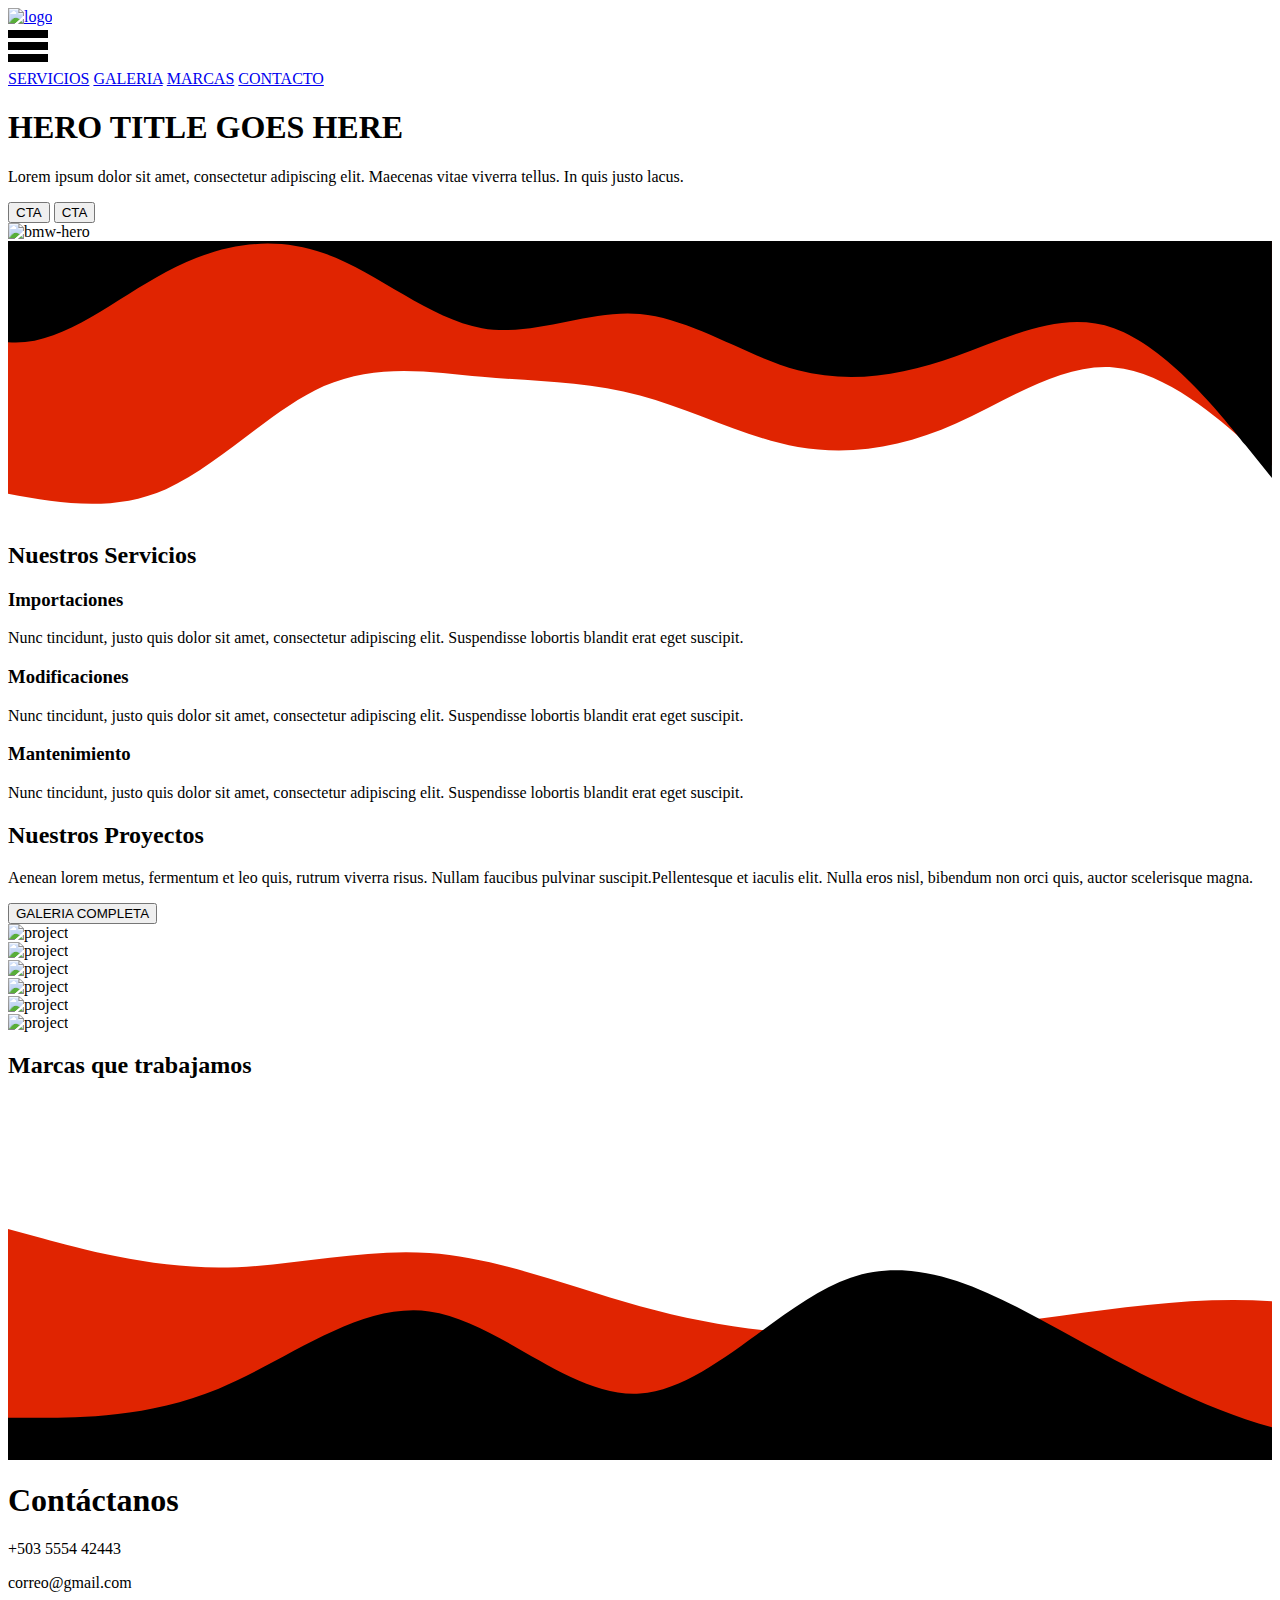
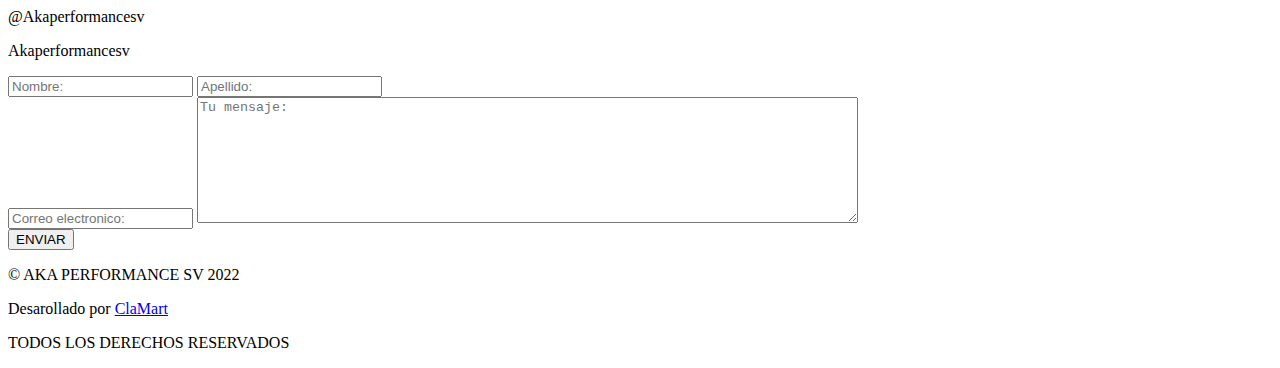
==== index.html @ 23cfe5d0 "Initial commit" ====
<!--

_____ ___  ___
/  __ \|  \/  |
| /  \/| .  . |
| |    | |\/| |
| \__/\| |  | |
\____/\_|  |_/


___  _        ______          __
/ _ \| |       | ___ \        / _|
/ /_\ \ | ____ _| |_/ /__ _ __| |_ ___  _ __ _ __ ___   __ _ _ __   ___ ___
|  _  | |/ / _` |  __/ _ \ '__|  _/ _ \| '__| '_ ` _ \ / _` | '_ \ / __/ _ \
| | | |   < (_| | | |  __/ |  | || (_) | |  | | | | | | (_| | | | | (_|  __/
\_| |_/_|\_\__,_\_|  \___|_|  |_| \___/|_|  |_| |_| |_|\__,_|_| |_|\___\___|

-->


<!DOCTYPE html>
<html lang="en" dir="ltr">
  <head>

    <meta name="viewport" content="width=device-width, initial-scale=1">
    <meta charset="utf-8">
    <title>Aka Performance</title>
    <link rel="icon" href="assets/logo.ico">

    <!--FontAwesome connect-->
    <link rel="stylesheet" href="https://cdnjs.cloudflare.com/ajax/libs/font-awesome/6.1.1/css/all.min.css" integrity="sha512-KfkfwYDsLkIlwQp6LFnl8zNdLGxu9YAA1QvwINks4PhcElQSvqcyVLLD9aMhXd13uQjoXtEKNosOWaZqXgel0g==" crossorigin="anonymous"
      referrerpolicy="no-referrer" />

    <!--Google fonts-->
    <link rel="preconnect" href="https://fonts.googleapis.com">
    <link rel="preconnect" href="https://fonts.gstatic.com" crossorigin>
    <link href="https://fonts.googleapis.com/css2?family=League+Spartan:wght@400;700&family=Maven+Pro:wght@400;600&display=swap" rel="stylesheet">

    <link rel="stylesheet" href="styles/styles.css">
  </head>

  <body>
    <section id="hero">

      <div class="nav">

        <div class="logo">
          <a href="#"><img src="assets/logo.png" alt="logo"></a>
        </div>


        <svg class="hamburger" viewBox="0 0 100 80" width="40" height="40">
            <rect width="100" height="20"></rect>
            <rect y="30" width="100" height="20"></rect>
            <rect y="60" width="100" height="20"></rect>
        </svg>

        <div class="links">
          <a href="#services" class="link">SERVICIOS</a>
          <a href="#gallery" class="link">GALERIA</a>
          <a href="#brands" class="link">MARCAS</a>
          <a href="#contact" class="link">CONTACTO</a>

        </div>

      </div>

      <div class="hero-container">
        <div class="hero-info">
          <h1 class="hero-title">HERO TITLE GOES HERE</h1>
          <p class="hero-desc">Lorem ipsum dolor sit amet,
            consectetur adipiscing elit.
            Maecenas vitae viverra tellus.
            In quis justo lacus.
          </p>

          <div class="hero-socials">
              <i class="fa-brands fa-instagram fa-2x social"></i>

              <i class="fa-brands fa-facebook-f fa-2x social"></i>

              <i class="fa-brands fa-whatsapp fa-2x social"></i>
          </div>

          <div class="hero-btns">
            <button type="button" name="button" class="cta-btn red"> CTA </button>
            <button type="button" name="button" class="cta-btn dark"> CTA </button>
          </div>

        </div>

        <div class="hero-image">
            <img src="assets/hero_car.png" alt="bmw-hero">
        </div>

      </div>


    </section>

    <svg id="wave" style="transform:rotate(180deg); transition: 0.3s; vertical-align: top" viewBox="0 0 1440 320" version="1.1" xmlns="http://www.w3.org/2000/svg"><defs><linearGradient id="sw-gradient-0" x1="0" x2="0" y1="1" y2="0"><stop stop-color="rgba(224, 36, 1, 1)" offset="0%"></stop><stop stop-color="rgba(224, 36, 1, 1)" offset="100%"></stop></linearGradient></defs><path style="transform:translate(0, 0px); opacity:1" fill="url(#sw-gradient-0)" d="M0,64L30,90.7C60,117,120,171,180,176C240,181,300,139,360,112C420,85,480,75,540,85.3C600,96,660,128,720,144C780,160,840,160,900,165.3C960,171,1020,181,1080,154.7C1140,128,1200,64,1260,37.3C1320,11,1380,21,1440,32C1500,43,1560,53,1620,48C1680,43,1740,21,1800,26.7C1860,32,1920,64,1980,112C2040,160,2100,224,2160,240C2220,256,2280,224,2340,224C2400,224,2460,256,2520,234.7C2580,213,2640,139,2700,112C2760,85,2820,107,2880,96C2940,85,3000,43,3060,58.7C3120,75,3180,149,3240,197.3C3300,245,3360,267,3420,266.7C3480,267,3540,245,3600,229.3C3660,213,3720,203,3780,213.3C3840,224,3900,256,3960,266.7C4020,277,4080,267,4140,240C4200,213,4260,171,4290,149.3L4320,128L4320,320L4290,320C4260,320,4200,320,4140,320C4080,320,4020,320,3960,320C3900,320,3840,320,3780,320C3720,320,3660,320,3600,320C3540,320,3480,320,3420,320C3360,320,3300,320,3240,320C3180,320,3120,320,3060,320C3000,320,2940,320,2880,320C2820,320,2760,320,2700,320C2640,320,2580,320,2520,320C2460,320,2400,320,2340,320C2280,320,2220,320,2160,320C2100,320,2040,320,1980,320C1920,320,1860,320,1800,320C1740,320,1680,320,1620,320C1560,320,1500,320,1440,320C1380,320,1320,320,1260,320C1200,320,1140,320,1080,320C1020,320,960,320,900,320C840,320,780,320,720,320C660,320,600,320,540,320C480,320,420,320,360,320C300,320,240,320,180,320C120,320,60,320,30,320L0,320Z"></path><defs><linearGradient id="sw-gradient-1" x1="0" x2="0" y1="1" y2="0"><stop stop-color="rgba(0, 0, 0, 1)" offset="0%"></stop><stop stop-color="rgba(0, 0, 0, 1)" offset="100%"></stop></linearGradient></defs><path style="transform:translate(0, 50px); opacity:1" fill="url(#sw-gradient-1)" d="M0,0L30,37.3C60,75,120,149,180,170.7C240,192,300,160,360,138.7C420,117,480,107,540,122.7C600,139,660,181,720,186.7C780,192,840,160,900,170.7C960,181,1020,235,1080,256C1140,277,1200,267,1260,234.7C1320,203,1380,149,1440,154.7C1500,160,1560,224,1620,245.3C1680,267,1740,245,1800,202.7C1860,160,1920,96,1980,69.3C2040,43,2100,53,2160,74.7C2220,96,2280,128,2340,128C2400,128,2460,96,2520,80C2580,64,2640,64,2700,53.3C2760,43,2820,21,2880,16C2940,11,3000,21,3060,21.3C3120,21,3180,11,3240,53.3C3300,96,3360,192,3420,224C3480,256,3540,224,3600,213.3C3660,203,3720,213,3780,208C3840,203,3900,181,3960,170.7C4020,160,4080,160,4140,181.3C4200,203,4260,245,4290,266.7L4320,288L4320,320L4290,320C4260,320,4200,320,4140,320C4080,320,4020,320,3960,320C3900,320,3840,320,3780,320C3720,320,3660,320,3600,320C3540,320,3480,320,3420,320C3360,320,3300,320,3240,320C3180,320,3120,320,3060,320C3000,320,2940,320,2880,320C2820,320,2760,320,2700,320C2640,320,2580,320,2520,320C2460,320,2400,320,2340,320C2280,320,2220,320,2160,320C2100,320,2040,320,1980,320C1920,320,1860,320,1800,320C1740,320,1680,320,1620,320C1560,320,1500,320,1440,320C1380,320,1320,320,1260,320C1200,320,1140,320,1080,320C1020,320,960,320,900,320C840,320,780,320,720,320C660,320,600,320,540,320C480,320,420,320,360,320C300,320,240,320,180,320C120,320,60,320,30,320L0,320Z"></path></svg>

    <section id="services">
        <div class="section-container">
          <h2 class="section-title">Nuestros <span class="title-focus">Servicios</span> </h1>
          <div class="services">

            <div class="service">

              <h3 class="service-title">Importaciones</h3>

              <div class="service-icon-bg">
                <i class="fa-solid fa-parachute-box fa-5x"></i>
              </div>

              <p class="service-desc">
                Nunc tincidunt, justo quis dolor sit amet, consectetur adipiscing elit.
                Suspendisse lobortis blandit erat eget suscipit.
               </p>


            </div>

            <div class="service">

              <h3 class="service-title">Modificaciones</h3>

              <div class="service-icon-bg">
                <i class="fa-solid fa-car-on fa-5x"></i>
              </div>

              <p class="service-desc">
                Nunc tincidunt, justo quis dolor sit amet, consectetur adipiscing elit.
                Suspendisse lobortis blandit erat eget suscipit.
               </p>


            </div>

            <div class="service">

              <h3 class="service-title">Mantenimiento</h3>

              <div class="service-icon-bg">
                <i class="fa-solid fa-screwdriver-wrench fa-5x"></i>
              </div>

              <p class="service-desc">
                Nunc tincidunt, justo quis dolor sit amet, consectetur adipiscing elit.
                Suspendisse lobortis blandit erat eget suscipit.
               </p>


            </div>


          </div>
        </div>
    </section>

    <section id="gallery">

      <div class="section-container projects-container">


        <div class="projects-info">
          <h2 class="section-title">Nuestros Proyectos</h1>

          <div class="projects-desc">
            <p>Aenean lorem metus, fermentum et leo quis, rutrum viverra risus.
               Nullam faucibus pulvinar suscipit.Pellentesque et iaculis elit. Nulla eros nisl, bibendum non orci quis, auctor scelerisque magna.</p>
          </div>

          <a href="showroom.html">
            <button type="button" name="button" class="cta-btn red"> GALERIA COMPLETA </button>
          </a>
        </div>

        <div class="projects">

          <div class="project">
              <img src="assets/gallery/timon.jpg" alt="project">
          </div>

          <div class="project">
              <img src="assets/gallery/motor.jpg" alt="project">
          </div>

          <div class="project">
              <img src="assets/gallery/engine2.jpg" alt="project">
          </div>

          <div class="project">
              <img src="assets/gallery/brakes.jpg" alt="project">
          </div>



          <div class="project">
              <img src="assets/gallery/tires.jpg" alt="project">
          </div>

          <div class="project">
              <img src="assets/gallery/bmw3.jpg" alt="project">
          </div>

        </div>
      </div>

    </section>

    <section id="brands">
      <div class="section-container">
        <h2 class="section-title"> <span class="title-focus">Marcas</span> que trabajamos</h1>
        <div class="brands-container">

          <div class="brand">
            <img src="assets/logos/bmw_logo.png" alt="">
          </div>

          <div class="brand">
            <img src="assets/logos/audi_logo.png" alt="">
          </div>

          <div class="brand">
            <img src="assets/logos/mercedes_logo.png" alt="">
          </div>

          <div class="brand">
            <img src="assets/logos/porshe_logo.png" alt="">
          </div>


        </div>
      </div>
    </section>

    <svg id="wave2" style="transform:rotate(0deg); transition: 0.3s; vertical-align: top" viewBox="0 0 1440 330" version="1.1" xmlns="http://www.w3.org/2000/svg"><defs><linearGradient id="sw-gradient-0" x1="0" x2="0" y1="1" y2="0"><stop stop-color="rgba(224, 36, 1, 1)" offset="0%"></stop><stop stop-color="rgba(224, 36, 1, 1)" offset="100%"></stop></linearGradient></defs><path style="transform:translate(0, 0px); opacity:1" fill="url(#sw-gradient-0)" d="M0,66L40,77C80,88,160,110,240,110C320,110,400,88,480,93.5C560,99,640,132,720,154C800,176,880,187,960,187C1040,187,1120,176,1200,165C1280,154,1360,143,1440,148.5C1520,154,1600,176,1680,192.5C1760,209,1840,220,1920,220C2000,220,2080,209,2160,198C2240,187,2320,176,2400,170.5C2480,165,2560,165,2640,170.5C2720,176,2800,187,2880,159.5C2960,132,3040,66,3120,71.5C3200,77,3280,154,3360,154C3440,154,3520,77,3600,66C3680,55,3760,110,3840,126.5C3920,143,4000,121,4080,132C4160,143,4240,187,4320,176C4400,165,4480,99,4560,60.5C4640,22,4720,11,4800,55C4880,99,4960,198,5040,236.5C5120,275,5200,253,5280,225.5C5360,198,5440,165,5520,159.5C5600,154,5680,176,5720,187L5760,198L5760,330L5720,330C5680,330,5600,330,5520,330C5440,330,5360,330,5280,330C5200,330,5120,330,5040,330C4960,330,4880,330,4800,330C4720,330,4640,330,4560,330C4480,330,4400,330,4320,330C4240,330,4160,330,4080,330C4000,330,3920,330,3840,330C3760,330,3680,330,3600,330C3520,330,3440,330,3360,330C3280,330,3200,330,3120,330C3040,330,2960,330,2880,330C2800,330,2720,330,2640,330C2560,330,2480,330,2400,330C2320,330,2240,330,2160,330C2080,330,2000,330,1920,330C1840,330,1760,330,1680,330C1600,330,1520,330,1440,330C1360,330,1280,330,1200,330C1120,330,1040,330,960,330C880,330,800,330,720,330C640,330,560,330,480,330C400,330,320,330,240,330C160,330,80,330,40,330L0,330Z"></path><defs><linearGradient id="sw-gradient-1" x1="0" x2="0" y1="1" y2="0"><stop stop-color="rgba(0, 0, 0, 1)" offset="0%"></stop><stop stop-color="rgba(0, 0, 0, 1)" offset="100%"></stop></linearGradient></defs><path style="transform:translate(0, 50px); opacity:1" fill="url(#sw-gradient-1)" d="M0,231L40,231C80,231,160,231,240,198C320,165,400,99,480,110C560,121,640,209,720,203.5C800,198,880,99,960,71.5C1040,44,1120,88,1200,132C1280,176,1360,220,1440,242C1520,264,1600,264,1680,220C1760,176,1840,88,1920,88C2000,88,2080,176,2160,203.5C2240,231,2320,198,2400,181.5C2480,165,2560,165,2640,170.5C2720,176,2800,187,2880,209C2960,231,3040,264,3120,242C3200,220,3280,143,3360,99C3440,55,3520,44,3600,55C3680,66,3760,99,3840,110C3920,121,4000,110,4080,104.5C4160,99,4240,99,4320,88C4400,77,4480,55,4560,49.5C4640,44,4720,55,4800,99C4880,143,4960,220,5040,209C5120,198,5200,99,5280,82.5C5360,66,5440,132,5520,154C5600,176,5680,154,5720,143L5760,132L5760,330L5720,330C5680,330,5600,330,5520,330C5440,330,5360,330,5280,330C5200,330,5120,330,5040,330C4960,330,4880,330,4800,330C4720,330,4640,330,4560,330C4480,330,4400,330,4320,330C4240,330,4160,330,4080,330C4000,330,3920,330,3840,330C3760,330,3680,330,3600,330C3520,330,3440,330,3360,330C3280,330,3200,330,3120,330C3040,330,2960,330,2880,330C2800,330,2720,330,2640,330C2560,330,2480,330,2400,330C2320,330,2240,330,2160,330C2080,330,2000,330,1920,330C1840,330,1760,330,1680,330C1600,330,1520,330,1440,330C1360,330,1280,330,1200,330C1120,330,1040,330,960,330C880,330,800,330,720,330C640,330,560,330,480,330C400,330,320,330,240,330C160,330,80,330,40,330L0,330Z"></path></svg>

    <section id="contact">

        <div class="section-container">

          <h1 class="section-title">Contáctanos</h1>

          <div class="contact-container">

            <div class="contact-info">
              <div class="main-contacts">

                <div class="phone">
                  <i class="fa-solid fa-phone fa-2x social"></i>
                  <p class="contact-desc">+503 5554 42443</p>
                </div>

                <div class="email">
                  <i class="fa-solid fa-envelope fa-2x social"></i>
                  <p class="contact-desc">correo@gmail.com</p>
                </div>

              </div>


              <div class="social-contacts">

                <div class="social-contact">
                  <p class="contact-desc">@Akaperformancesv</p>
                  <a href="https://www.instagram.com/akaperformancesv" target="_blank">
                    <i class="fa-brands fa-instagram social fa-2x"></i>
                  </a>
                </div>

                <div class="social-contact">
                  <p class="contact-desc">Akaperformancesv</p>
                  <a href="#">
                    <i class="fa-brands fa-facebook social fa-2x"></i>
                  </a>
                </div>

              </div>

            </div>

            <div class="contact-form">

              <form class="" action="index.html" method="post">

                <div class="main-input">
                  <input type="text" name="" value="" placeholder="Nombre: ">
                  <input type="text" name="" value="" placeholder="Apellido: ">
                </div>

                <div class="second-input">
                  <input class="email-input" type="text" name="" value="" placeholder="Correo electronico: ">
                  <textarea name="name" rows="8" cols="80" placeholder="Tu mensaje:"></textarea>
                </div>

                <div class="submit-input">
                  <button class="submit-btn" type="submit" name="button">ENVIAR</button>
                </div>

              </form>

            </div>

          </div>
        </div>
    </section>

    <section id="footer">
      <div class="footer-desc">
        <p>© AKA PERFORMANCE SV 2022</p>
        <p>Desarollado por <span class="title-focus">
          <a class="title-focus"href="https://github.com/GuillermoClara"
          target="_blank">ClaMart</a>
        </span> </p>
        <p>TODOS LOS DERECHOS RESERVADOS</p>
      </div>
    </section>

  <script type="text/javascript" src="hamburger.js"></script>
  </body>
</html>
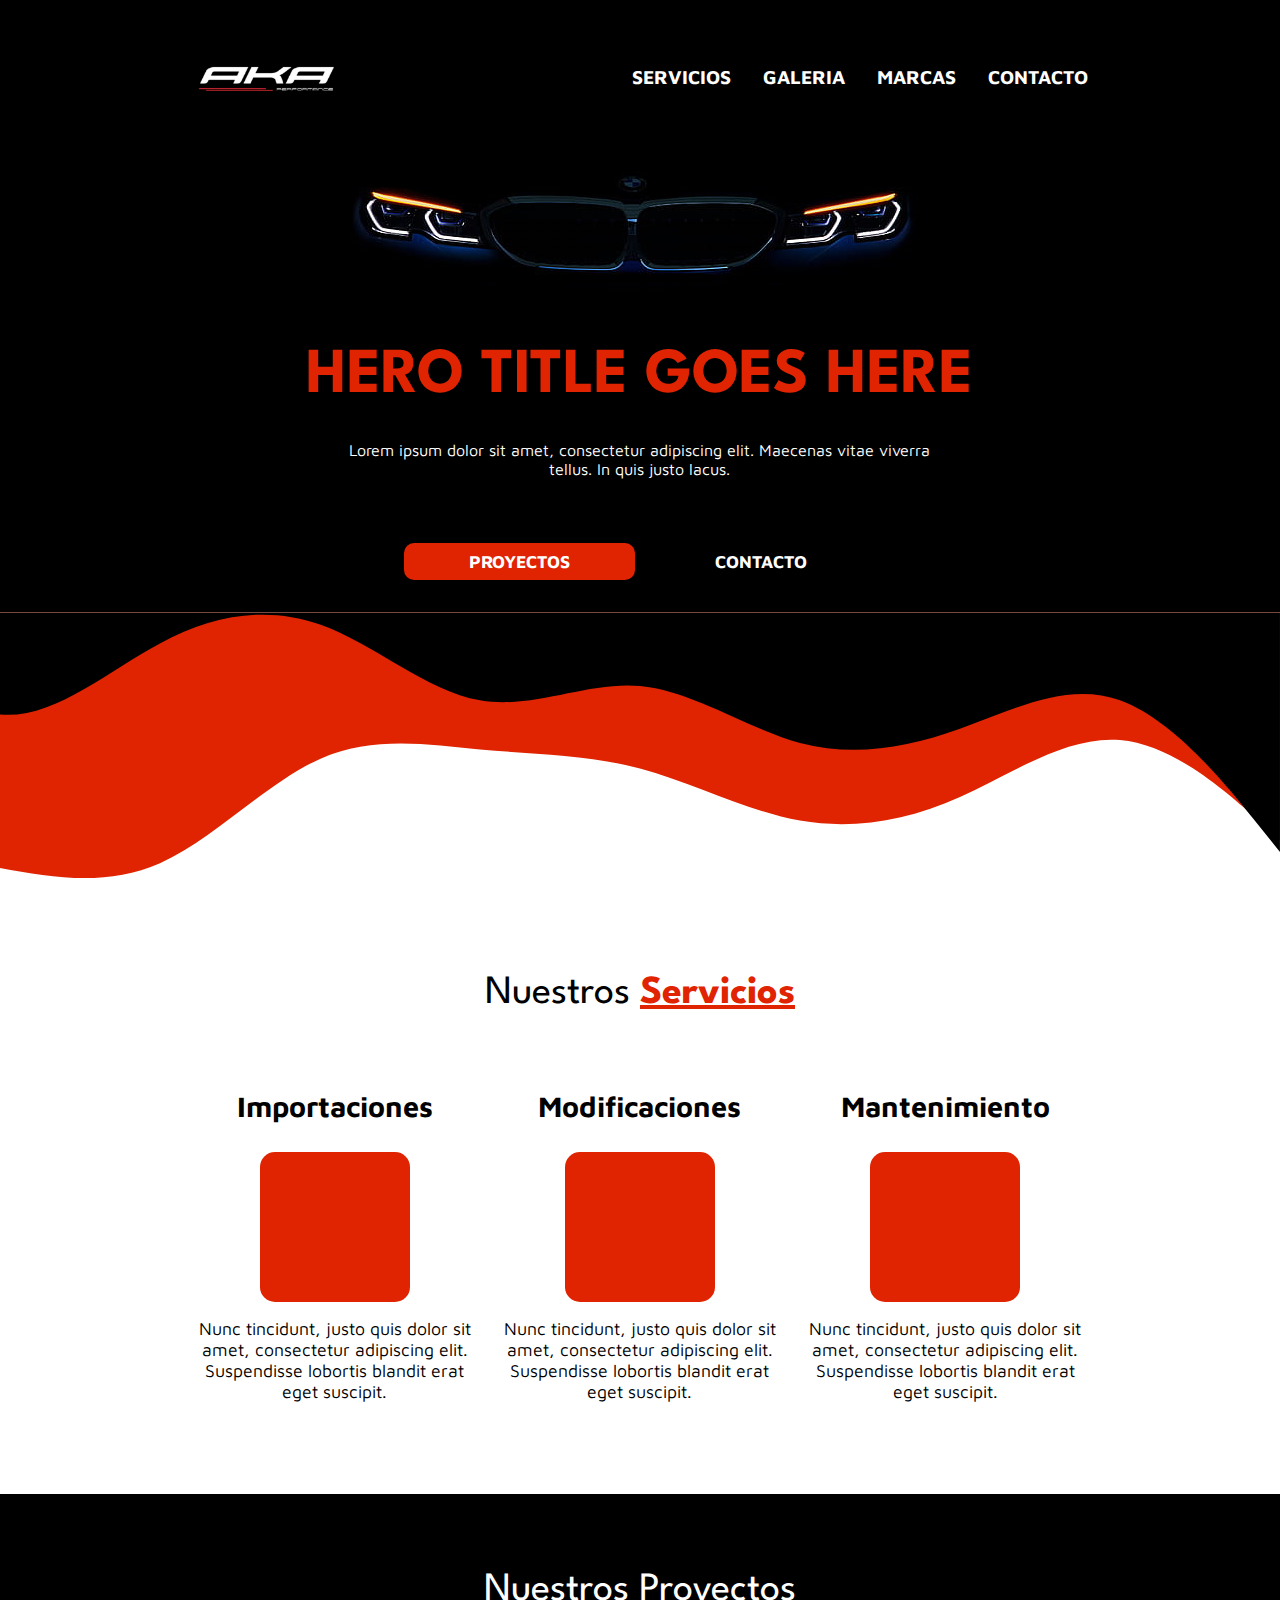
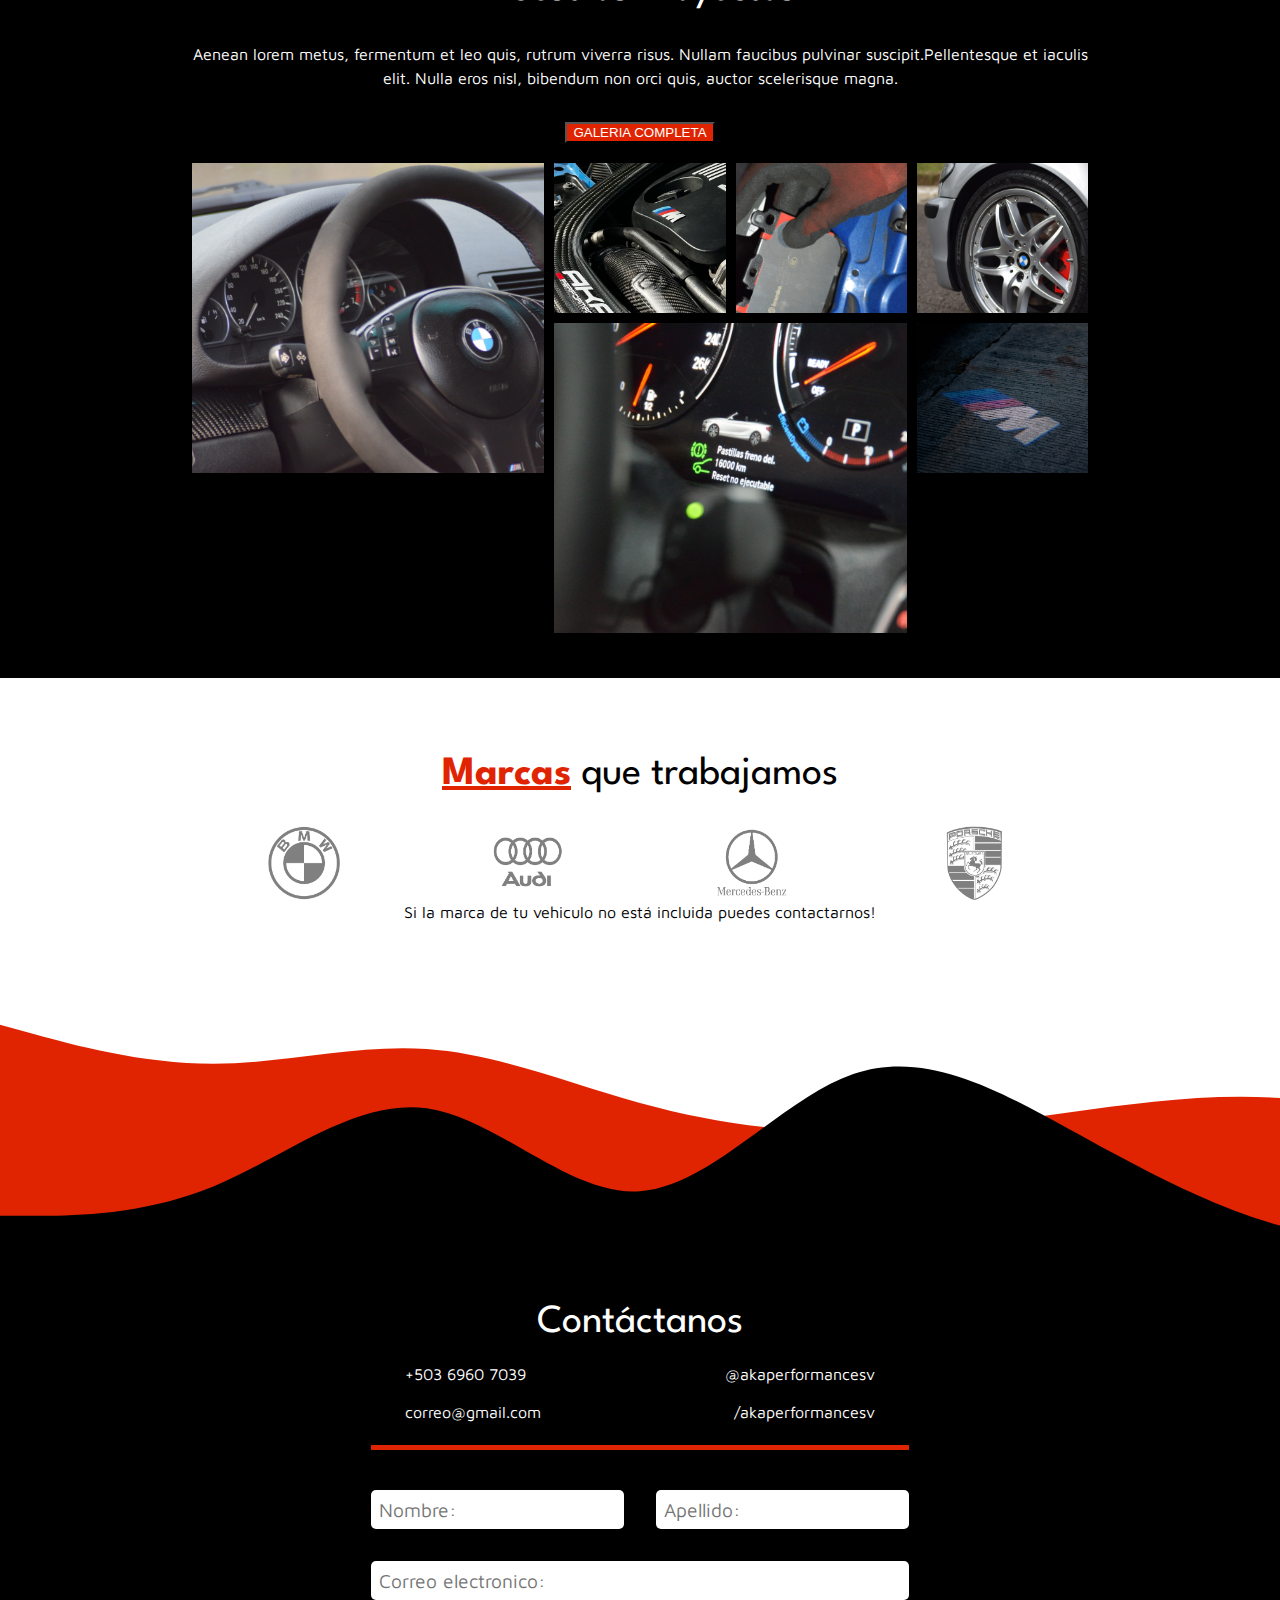
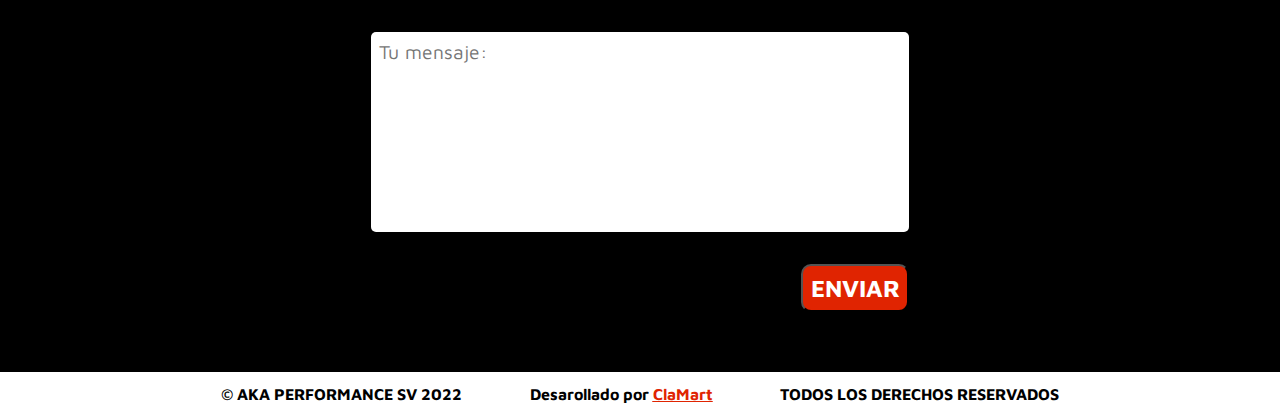
==== commit 947bd74e: "Update index.html" ====
--- a/index.html
+++ b/index.html
@@ -20,198 +20,227 @@
 
 <!DOCTYPE html>
 <html lang="en" dir="ltr">
-  <head>
-
-    <meta name="viewport" content="width=device-width, initial-scale=1">
-    <meta charset="utf-8">
-    <title>Aka Performance</title>
-    <link rel="icon" href="assets/logo.ico">
-
-    <!--FontAwesome connect-->
-    <link rel="stylesheet" href="https://cdnjs.cloudflare.com/ajax/libs/font-awesome/6.1.1/css/all.min.css" integrity="sha512-KfkfwYDsLkIlwQp6LFnl8zNdLGxu9YAA1QvwINks4PhcElQSvqcyVLLD9aMhXd13uQjoXtEKNosOWaZqXgel0g==" crossorigin="anonymous"
-      referrerpolicy="no-referrer" />
-
-    <!--Google fonts-->
-    <link rel="preconnect" href="https://fonts.googleapis.com">
-    <link rel="preconnect" href="https://fonts.gstatic.com" crossorigin>
-    <link href="https://fonts.googleapis.com/css2?family=League+Spartan:wght@400;700&family=Maven+Pro:wght@400;600&display=swap" rel="stylesheet">
-
-    <link rel="stylesheet" href="styles/styles.css">
-  </head>
-
-  <body>
-    <section id="hero">
-
-      <div class="nav">
-
-        <div class="logo">
-          <a href="#"><img src="assets/logo.png" alt="logo"></a>
-        </div>
-
-
-        <svg class="hamburger" viewBox="0 0 100 80" width="40" height="40">
-            <rect width="100" height="20"></rect>
-            <rect y="30" width="100" height="20"></rect>
-            <rect y="60" width="100" height="20"></rect>
-        </svg>
-
-        <div class="links">
-          <a href="#services" class="link">SERVICIOS</a>
-          <a href="#gallery" class="link">GALERIA</a>
-          <a href="#brands" class="link">MARCAS</a>
-          <a href="#contact" class="link">CONTACTO</a>
-
-        </div>
-
-      </div>
-
-      <div class="hero-container">
-        <div class="hero-info">
-          <h1 class="hero-title">HERO TITLE GOES HERE</h1>
-          <p class="hero-desc">Lorem ipsum dolor sit amet,
-            consectetur adipiscing elit.
-            Maecenas vitae viverra tellus.
-            In quis justo lacus.
-          </p>
-
-          <div class="hero-socials">
-              <i class="fa-brands fa-instagram fa-2x social"></i>
-
-              <i class="fa-brands fa-facebook-f fa-2x social"></i>
-
-              <i class="fa-brands fa-whatsapp fa-2x social"></i>
-          </div>
-
-          <div class="hero-btns">
-            <button type="button" name="button" class="cta-btn red"> CTA </button>
-            <button type="button" name="button" class="cta-btn dark"> CTA </button>
-          </div>
-
-        </div>
-
-        <div class="hero-image">
-            <img src="assets/hero_car.png" alt="bmw-hero">
-        </div>
-
-      </div>
-
-
-    </section>
-
-    <svg id="wave" style="transform:rotate(180deg); transition: 0.3s; vertical-align: top" viewBox="0 0 1440 320" version="1.1" xmlns="http://www.w3.org/2000/svg"><defs><linearGradient id="sw-gradient-0" x1="0" x2="0" y1="1" y2="0"><stop stop-color="rgba(224, 36, 1, 1)" offset="0%"></stop><stop stop-color="rgba(224, 36, 1, 1)" offset="100%"></stop></linearGradient></defs><path style="transform:translate(0, 0px); opacity:1" fill="url(#sw-gradient-0)" d="M0,64L30,90.7C60,117,120,171,180,176C240,181,300,139,360,112C420,85,480,75,540,85.3C600,96,660,128,720,144C780,160,840,160,900,165.3C960,171,1020,181,1080,154.7C1140,128,1200,64,1260,37.3C1320,11,1380,21,1440,32C1500,43,1560,53,1620,48C1680,43,1740,21,1800,26.7C1860,32,1920,64,1980,112C2040,160,2100,224,2160,240C2220,256,2280,224,2340,224C2400,224,2460,256,2520,234.7C2580,213,2640,139,2700,112C2760,85,2820,107,2880,96C2940,85,3000,43,3060,58.7C3120,75,3180,149,3240,197.3C3300,245,3360,267,3420,266.7C3480,267,3540,245,3600,229.3C3660,213,3720,203,3780,213.3C3840,224,3900,256,3960,266.7C4020,277,4080,267,4140,240C4200,213,4260,171,4290,149.3L4320,128L4320,320L4290,320C4260,320,4200,320,4140,320C4080,320,4020,320,3960,320C3900,320,3840,320,3780,320C3720,320,3660,320,3600,320C3540,320,3480,320,3420,320C3360,320,3300,320,3240,320C3180,320,3120,320,3060,320C3000,320,2940,320,2880,320C2820,320,2760,320,2700,320C2640,320,2580,320,2520,320C2460,320,2400,320,2340,320C2280,320,2220,320,2160,320C2100,320,2040,320,1980,320C1920,320,1860,320,1800,320C1740,320,1680,320,1620,320C1560,320,1500,320,1440,320C1380,320,1320,320,1260,320C1200,320,1140,320,1080,320C1020,320,960,320,900,320C840,320,780,320,720,320C660,320,600,320,540,320C480,320,420,320,360,320C300,320,240,320,180,320C120,320,60,320,30,320L0,320Z"></path><defs><linearGradient id="sw-gradient-1" x1="0" x2="0" y1="1" y2="0"><stop stop-color="rgba(0, 0, 0, 1)" offset="0%"></stop><stop stop-color="rgba(0, 0, 0, 1)" offset="100%"></stop></linearGradient></defs><path style="transform:translate(0, 50px); opacity:1" fill="url(#sw-gradient-1)" d="M0,0L30,37.3C60,75,120,149,180,170.7C240,192,300,160,360,138.7C420,117,480,107,540,122.7C600,139,660,181,720,186.7C780,192,840,160,900,170.7C960,181,1020,235,1080,256C1140,277,1200,267,1260,234.7C1320,203,1380,149,1440,154.7C1500,160,1560,224,1620,245.3C1680,267,1740,245,1800,202.7C1860,160,1920,96,1980,69.3C2040,43,2100,53,2160,74.7C2220,96,2280,128,2340,128C2400,128,2460,96,2520,80C2580,64,2640,64,2700,53.3C2760,43,2820,21,2880,16C2940,11,3000,21,3060,21.3C3120,21,3180,11,3240,53.3C3300,96,3360,192,3420,224C3480,256,3540,224,3600,213.3C3660,203,3720,213,3780,208C3840,203,3900,181,3960,170.7C4020,160,4080,160,4140,181.3C4200,203,4260,245,4290,266.7L4320,288L4320,320L4290,320C4260,320,4200,320,4140,320C4080,320,4020,320,3960,320C3900,320,3840,320,3780,320C3720,320,3660,320,3600,320C3540,320,3480,320,3420,320C3360,320,3300,320,3240,320C3180,320,3120,320,3060,320C3000,320,2940,320,2880,320C2820,320,2760,320,2700,320C2640,320,2580,320,2520,320C2460,320,2400,320,2340,320C2280,320,2220,320,2160,320C2100,320,2040,320,1980,320C1920,320,1860,320,1800,320C1740,320,1680,320,1620,320C1560,320,1500,320,1440,320C1380,320,1320,320,1260,320C1200,320,1140,320,1080,320C1020,320,960,320,900,320C840,320,780,320,720,320C660,320,600,320,540,320C480,320,420,320,360,320C300,320,240,320,180,320C120,320,60,320,30,320L0,320Z"></path></svg>
-
-    <section id="services">
-        <div class="section-container">
-          <h2 class="section-title">Nuestros <span class="title-focus">Servicios</span> </h1>
-          <div class="services">
-
-            <div class="service">
-
-              <h3 class="service-title">Importaciones</h3>
-
-              <div class="service-icon-bg">
-                <i class="fa-solid fa-parachute-box fa-5x"></i>
-              </div>
-
-              <p class="service-desc">
-                Nunc tincidunt, justo quis dolor sit amet, consectetur adipiscing elit.
-                Suspendisse lobortis blandit erat eget suscipit.
-               </p>
-
-
-            </div>
-
-            <div class="service">
-
-              <h3 class="service-title">Modificaciones</h3>
-
-              <div class="service-icon-bg">
-                <i class="fa-solid fa-car-on fa-5x"></i>
-              </div>
-
-              <p class="service-desc">
-                Nunc tincidunt, justo quis dolor sit amet, consectetur adipiscing elit.
-                Suspendisse lobortis blandit erat eget suscipit.
-               </p>
-
-
-            </div>
-
-            <div class="service">
-
-              <h3 class="service-title">Mantenimiento</h3>
-
-              <div class="service-icon-bg">
-                <i class="fa-solid fa-screwdriver-wrench fa-5x"></i>
-              </div>
-
-              <p class="service-desc">
-                Nunc tincidunt, justo quis dolor sit amet, consectetur adipiscing elit.
-                Suspendisse lobortis blandit erat eget suscipit.
-               </p>
-
-
-            </div>
-
-
-          </div>
-        </div>
-    </section>
-
-    <section id="gallery">
-
-      <div class="section-container projects-container">
-
-
-        <div class="projects-info">
-          <h2 class="section-title">Nuestros Proyectos</h1>
+
+<head>
+
+  <meta name="viewport" content="width=device-width, initial-scale=1">
+  <meta charset="utf-8">
+  <title>Aka Performance</title>
+  <link rel="icon" href="assets/logo.ico">
+
+  <!--FontAwesome connect-->
+  <link rel="stylesheet" href="https://cdnjs.cloudflare.com/ajax/libs/font-awesome/6.1.1/css/all.min.css" integrity="sha512-KfkfwYDsLkIlwQp6LFnl8zNdLGxu9YAA1QvwINks4PhcElQSvqcyVLLD9aMhXd13uQjoXtEKNosOWaZqXgel0g==" crossorigin="anonymous"
+    referrerpolicy="no-referrer" />
+
+  <!--Google fonts-->
+  <link rel="preconnect" href="https://fonts.googleapis.com">
+  <link rel="preconnect" href="https://fonts.gstatic.com" crossorigin>
+  <link href="https://fonts.googleapis.com/css2?family=League+Spartan:wght@400;700&family=Maven+Pro:wght@400;600&display=swap" rel="stylesheet">
+
+  <link rel="stylesheet" href="styles/styles.css">
+</head>
+
+<body>
+  <section id="hero" class="dark">
+
+    <div class="nav">
+
+      <div class="logo">
+        <a href="#"><img src="assets/logo.png" alt="logo"></a>
+      </div>
+
+
+      <svg class="hamburger" viewBox="0 0 100 80" width="40" height="40">
+        <rect width="100" height="20"></rect>
+        <rect y="30" width="100" height="20"></rect>
+        <rect y="60" width="100" height="20"></rect>
+      </svg>
+
+      <div class="links">
+        <a href="#services" class="link">SERVICIOS</a>
+        <a href="#gallery" class="link">GALERIA</a>
+        <a href="#brands" class="link">MARCAS</a>
+        <a href="#contact" class="link">CONTACTO</a>
+
+      </div>
+
+    </div>
+
+    <div class="hero-container">
+      <div class="hero-info">
+        <h1 class="hero-title">HERO TITLE GOES HERE</h1>
+        <p class="hero-desc">Lorem ipsum dolor sit amet,
+          consectetur adipiscing elit.
+          Maecenas vitae viverra tellus.
+          In quis justo lacus.
+        </p>
+
+        <div class="hero-socials">
+          <a href="https://www.instagram.com/akaperformancesv" target="_blank">
+            <i class="fa-brands fa-instagram fa-2x social"></i>
+          </a>
+
+          <a href="https://www.facebook.com/akaperformancesv" target="_blank">
+            <i class="fa-brands fa-facebook-f fa-2x social"></i>
+          </a>
+
+          <a href="https://api.whatsapp.com/send?phone=50369607039&text=Hola,%20estoy%20interesado%20en%20los%20servicios%20que%20ofrece%20AkaPerformance" target="_blank">
+            <i class="fa-brands fa-whatsapp fa-2x social"></i>
+          </a>
+
+        </div>
+
+        <div class="hero-btns">
+          <a class="cta-btn red" href="#gallery">PROYECTOS</a>
+
+
+          <a class="cta-btn dark light-border" href="#contact">CONTACTO</a>
+        </div>
+
+      </div>
+
+      <div class="hero-image">
+        <img src="assets/hero_car.png" alt="bmw-hero">
+      </div>
+
+    </div>
+
+
+  </section>
+
+  <svg id="wave" style="transform:rotate(180deg); transition: 0.3s; vertical-align: top" viewBox="0 0 1440 320" version="1.1" xmlns="http://www.w3.org/2000/svg">
+    <defs>
+      <linearGradient id="sw-gradient-0" x1="0" x2="0" y1="1" y2="0">
+        <stop stop-color="rgba(224, 36, 1, 1)" offset="0%"></stop>
+        <stop stop-color="rgba(224, 36, 1, 1)" offset="100%"></stop>
+      </linearGradient>
+    </defs>
+    <path style="transform:translate(0, 0px); opacity:1" fill="url(#sw-gradient-0)"
+      d="M0,64L30,90.7C60,117,120,171,180,176C240,181,300,139,360,112C420,85,480,75,540,85.3C600,96,660,128,720,144C780,160,840,160,900,165.3C960,171,1020,181,1080,154.7C1140,128,1200,64,1260,37.3C1320,11,1380,21,1440,32C1500,43,1560,53,1620,48C1680,43,1740,21,1800,26.7C1860,32,1920,64,1980,112C2040,160,2100,224,2160,240C2220,256,2280,224,2340,224C2400,224,2460,256,2520,234.7C2580,213,2640,139,2700,112C2760,85,2820,107,2880,96C2940,85,3000,43,3060,58.7C3120,75,3180,149,3240,197.3C3300,245,3360,267,3420,266.7C3480,267,3540,245,3600,229.3C3660,213,3720,203,3780,213.3C3840,224,3900,256,3960,266.7C4020,277,4080,267,4140,240C4200,213,4260,171,4290,149.3L4320,128L4320,320L4290,320C4260,320,4200,320,4140,320C4080,320,4020,320,3960,320C3900,320,3840,320,3780,320C3720,320,3660,320,3600,320C3540,320,3480,320,3420,320C3360,320,3300,320,3240,320C3180,320,3120,320,3060,320C3000,320,2940,320,2880,320C2820,320,2760,320,2700,320C2640,320,2580,320,2520,320C2460,320,2400,320,2340,320C2280,320,2220,320,2160,320C2100,320,2040,320,1980,320C1920,320,1860,320,1800,320C1740,320,1680,320,1620,320C1560,320,1500,320,1440,320C1380,320,1320,320,1260,320C1200,320,1140,320,1080,320C1020,320,960,320,900,320C840,320,780,320,720,320C660,320,600,320,540,320C480,320,420,320,360,320C300,320,240,320,180,320C120,320,60,320,30,320L0,320Z">
+    </path>
+    <defs>
+      <linearGradient id="sw-gradient-1" x1="0" x2="0" y1="1" y2="0">
+        <stop stop-color="rgba(0, 0, 0, 1)" offset="0%"></stop>
+        <stop stop-color="rgba(0, 0, 0, 1)" offset="100%"></stop>
+      </linearGradient>
+    </defs>
+    <path style="transform:translate(0, 50px); opacity:1" fill="url(#sw-gradient-1)"
+      d="M0,0L30,37.3C60,75,120,149,180,170.7C240,192,300,160,360,138.7C420,117,480,107,540,122.7C600,139,660,181,720,186.7C780,192,840,160,900,170.7C960,181,1020,235,1080,256C1140,277,1200,267,1260,234.7C1320,203,1380,149,1440,154.7C1500,160,1560,224,1620,245.3C1680,267,1740,245,1800,202.7C1860,160,1920,96,1980,69.3C2040,43,2100,53,2160,74.7C2220,96,2280,128,2340,128C2400,128,2460,96,2520,80C2580,64,2640,64,2700,53.3C2760,43,2820,21,2880,16C2940,11,3000,21,3060,21.3C3120,21,3180,11,3240,53.3C3300,96,3360,192,3420,224C3480,256,3540,224,3600,213.3C3660,203,3720,213,3780,208C3840,203,3900,181,3960,170.7C4020,160,4080,160,4140,181.3C4200,203,4260,245,4290,266.7L4320,288L4320,320L4290,320C4260,320,4200,320,4140,320C4080,320,4020,320,3960,320C3900,320,3840,320,3780,320C3720,320,3660,320,3600,320C3540,320,3480,320,3420,320C3360,320,3300,320,3240,320C3180,320,3120,320,3060,320C3000,320,2940,320,2880,320C2820,320,2760,320,2700,320C2640,320,2580,320,2520,320C2460,320,2400,320,2340,320C2280,320,2220,320,2160,320C2100,320,2040,320,1980,320C1920,320,1860,320,1800,320C1740,320,1680,320,1620,320C1560,320,1500,320,1440,320C1380,320,1320,320,1260,320C1200,320,1140,320,1080,320C1020,320,960,320,900,320C840,320,780,320,720,320C660,320,600,320,540,320C480,320,420,320,360,320C300,320,240,320,180,320C120,320,60,320,30,320L0,320Z">
+    </path>
+  </svg>
+
+  <section id="services">
+    <div class="section-container">
+      <h2 class="section-title">Nuestros <span class="title-focus">Servicios</span> </h1>
+        <div class="services">
+
+          <div class="service">
+
+            <h3 class="service-title">Importaciones</h3>
+
+            <div class="service-icon-bg">
+              <i class="fa-solid fa-parachute-box fa-5x"></i>
+            </div>
+
+            <p class="service-desc">
+              Nunc tincidunt, justo quis dolor sit amet, consectetur adipiscing elit.
+              Suspendisse lobortis blandit erat eget suscipit.
+            </p>
+
+
+          </div>
+
+          <div class="service">
+
+            <h3 class="service-title">Modificaciones</h3>
+
+            <div class="service-icon-bg">
+              <i class="fa-solid fa-car-on fa-5x"></i>
+            </div>
+
+            <p class="service-desc">
+              Nunc tincidunt, justo quis dolor sit amet, consectetur adipiscing elit.
+              Suspendisse lobortis blandit erat eget suscipit.
+            </p>
+
+
+          </div>
+
+          <div class="service">
+
+            <h3 class="service-title">Mantenimiento</h3>
+
+            <div class="service-icon-bg">
+              <i class="fa-solid fa-screwdriver-wrench fa-5x"></i>
+            </div>
+
+            <p class="service-desc">
+              Nunc tincidunt, justo quis dolor sit amet, consectetur adipiscing elit.
+              Suspendisse lobortis blandit erat eget suscipit.
+            </p>
+
+
+          </div>
+
+
+        </div>
+    </div>
+  </section>
+
+  <section id="gallery" class="dark">
+
+    <div class="section-container projects-container">
+
+
+      <div class="projects-info">
+        <h2 class="section-title">Nuestros Proyectos</h1>
 
           <div class="projects-desc">
             <p>Aenean lorem metus, fermentum et leo quis, rutrum viverra risus.
-               Nullam faucibus pulvinar suscipit.Pellentesque et iaculis elit. Nulla eros nisl, bibendum non orci quis, auctor scelerisque magna.</p>
+              Nullam faucibus pulvinar suscipit.Pellentesque et iaculis elit. Nulla eros nisl, bibendum non orci quis, auctor scelerisque magna.</p>
           </div>
 
           <a href="showroom.html">
-            <button type="button" name="button" class="cta-btn red"> GALERIA COMPLETA </button>
+            <button type="button" name="button" class="section-btn red"> GALERIA COMPLETA </button>
           </a>
-        </div>
-
-        <div class="projects">
-
-          <div class="project">
-              <img src="assets/gallery/timon.jpg" alt="project">
-          </div>
-
-          <div class="project">
-              <img src="assets/gallery/motor.jpg" alt="project">
-          </div>
-
-          <div class="project">
-              <img src="assets/gallery/engine2.jpg" alt="project">
-          </div>
-
-          <div class="project">
-              <img src="assets/gallery/brakes.jpg" alt="project">
-          </div>
-
-
-
-          <div class="project">
-              <img src="assets/gallery/tires.jpg" alt="project">
-          </div>
-
-          <div class="project">
-              <img src="assets/gallery/bmw3.jpg" alt="project">
-          </div>
-
-        </div>
-      </div>
-
-    </section>
-
-    <section id="brands">
-      <div class="section-container">
-        <h2 class="section-title"> <span class="title-focus">Marcas</span> que trabajamos</h1>
+      </div>
+
+      <div class="projects">
+
+        <div class="project">
+          <img src="assets/gallery/timon.jpg" alt="project">
+        </div>
+
+        <div class="project">
+          <img src="assets/gallery/motor.jpg" alt="project">
+        </div>
+
+        <div class="project">
+          <img src="assets/gallery/engine2.jpg" alt="project">
+        </div>
+
+        <div class="project">
+          <img src="assets/gallery/brakes.jpg" alt="project">
+        </div>
+
+
+
+        <div class="project">
+          <img src="assets/gallery/tires.jpg" alt="project">
+        </div>
+
+        <div class="project">
+          <img src="assets/gallery/DSC02188.jpg" alt="project">
+        </div>
+
+      </div>
+    </div>
+
+  </section>
+
+  <section id="brands">
+    <div class="section-container">
+      <h2 class="section-title"> <span class="title-focus">Marcas</span> que trabajamos</h1>
         <div class="brands-container">
 
           <div class="brand">
@@ -232,92 +261,116 @@
 
 
         </div>
-      </div>
-    </section>
-
-    <svg id="wave2" style="transform:rotate(0deg); transition: 0.3s; vertical-align: top" viewBox="0 0 1440 330" version="1.1" xmlns="http://www.w3.org/2000/svg"><defs><linearGradient id="sw-gradient-0" x1="0" x2="0" y1="1" y2="0"><stop stop-color="rgba(224, 36, 1, 1)" offset="0%"></stop><stop stop-color="rgba(224, 36, 1, 1)" offset="100%"></stop></linearGradient></defs><path style="transform:translate(0, 0px); opacity:1" fill="url(#sw-gradient-0)" d="M0,66L40,77C80,88,160,110,240,110C320,110,400,88,480,93.5C560,99,640,132,720,154C800,176,880,187,960,187C1040,187,1120,176,1200,165C1280,154,1360,143,1440,148.5C1520,154,1600,176,1680,192.5C1760,209,1840,220,1920,220C2000,220,2080,209,2160,198C2240,187,2320,176,2400,170.5C2480,165,2560,165,2640,170.5C2720,176,2800,187,2880,159.5C2960,132,3040,66,3120,71.5C3200,77,3280,154,3360,154C3440,154,3520,77,3600,66C3680,55,3760,110,3840,126.5C3920,143,4000,121,4080,132C4160,143,4240,187,4320,176C4400,165,4480,99,4560,60.5C4640,22,4720,11,4800,55C4880,99,4960,198,5040,236.5C5120,275,5200,253,5280,225.5C5360,198,5440,165,5520,159.5C5600,154,5680,176,5720,187L5760,198L5760,330L5720,330C5680,330,5600,330,5520,330C5440,330,5360,330,5280,330C5200,330,5120,330,5040,330C4960,330,4880,330,4800,330C4720,330,4640,330,4560,330C4480,330,4400,330,4320,330C4240,330,4160,330,4080,330C4000,330,3920,330,3840,330C3760,330,3680,330,3600,330C3520,330,3440,330,3360,330C3280,330,3200,330,3120,330C3040,330,2960,330,2880,330C2800,330,2720,330,2640,330C2560,330,2480,330,2400,330C2320,330,2240,330,2160,330C2080,330,2000,330,1920,330C1840,330,1760,330,1680,330C1600,330,1520,330,1440,330C1360,330,1280,330,1200,330C1120,330,1040,330,960,330C880,330,800,330,720,330C640,330,560,330,480,330C400,330,320,330,240,330C160,330,80,330,40,330L0,330Z"></path><defs><linearGradient id="sw-gradient-1" x1="0" x2="0" y1="1" y2="0"><stop stop-color="rgba(0, 0, 0, 1)" offset="0%"></stop><stop stop-color="rgba(0, 0, 0, 1)" offset="100%"></stop></linearGradient></defs><path style="transform:translate(0, 50px); opacity:1" fill="url(#sw-gradient-1)" d="M0,231L40,231C80,231,160,231,240,198C320,165,400,99,480,110C560,121,640,209,720,203.5C800,198,880,99,960,71.5C1040,44,1120,88,1200,132C1280,176,1360,220,1440,242C1520,264,1600,264,1680,220C1760,176,1840,88,1920,88C2000,88,2080,176,2160,203.5C2240,231,2320,198,2400,181.5C2480,165,2560,165,2640,170.5C2720,176,2800,187,2880,209C2960,231,3040,264,3120,242C3200,220,3280,143,3360,99C3440,55,3520,44,3600,55C3680,66,3760,99,3840,110C3920,121,4000,110,4080,104.5C4160,99,4240,99,4320,88C4400,77,4480,55,4560,49.5C4640,44,4720,55,4800,99C4880,143,4960,220,5040,209C5120,198,5200,99,5280,82.5C5360,66,5440,132,5520,154C5600,176,5680,154,5720,143L5760,132L5760,330L5720,330C5680,330,5600,330,5520,330C5440,330,5360,330,5280,330C5200,330,5120,330,5040,330C4960,330,4880,330,4800,330C4720,330,4640,330,4560,330C4480,330,4400,330,4320,330C4240,330,4160,330,4080,330C4000,330,3920,330,3840,330C3760,330,3680,330,3600,330C3520,330,3440,330,3360,330C3280,330,3200,330,3120,330C3040,330,2960,330,2880,330C2800,330,2720,330,2640,330C2560,330,2480,330,2400,330C2320,330,2240,330,2160,330C2080,330,2000,330,1920,330C1840,330,1760,330,1680,330C1600,330,1520,330,1440,330C1360,330,1280,330,1200,330C1120,330,1040,330,960,330C880,330,800,330,720,330C640,330,560,330,480,330C400,330,320,330,240,330C160,330,80,330,40,330L0,330Z"></path></svg>
-
-    <section id="contact">
-
-        <div class="section-container">
-
-          <h1 class="section-title">Contáctanos</h1>
-
-          <div class="contact-container">
-
-            <div class="contact-info">
-              <div class="main-contacts">
-
-                <div class="phone">
-                  <i class="fa-solid fa-phone fa-2x social"></i>
-                  <p class="contact-desc">+503 5554 42443</p>
-                </div>
-
-                <div class="email">
-                  <i class="fa-solid fa-envelope fa-2x social"></i>
-                  <p class="contact-desc">correo@gmail.com</p>
-                </div>
-
-              </div>
-
-
-              <div class="social-contacts">
-
-                <div class="social-contact">
-                  <p class="contact-desc">@Akaperformancesv</p>
-                  <a href="https://www.instagram.com/akaperformancesv" target="_blank">
-                    <i class="fa-brands fa-instagram social fa-2x"></i>
-                  </a>
-                </div>
-
-                <div class="social-contact">
-                  <p class="contact-desc">Akaperformancesv</p>
-                  <a href="#">
-                    <i class="fa-brands fa-facebook social fa-2x"></i>
-                  </a>
-                </div>
-
-              </div>
-
-            </div>
-
-            <div class="contact-form">
-
-              <form class="" action="index.html" method="post">
-
-                <div class="main-input">
-                  <input type="text" name="" value="" placeholder="Nombre: ">
-                  <input type="text" name="" value="" placeholder="Apellido: ">
-                </div>
-
-                <div class="second-input">
-                  <input class="email-input" type="text" name="" value="" placeholder="Correo electronico: ">
-                  <textarea name="name" rows="8" cols="80" placeholder="Tu mensaje:"></textarea>
-                </div>
-
-                <div class="submit-input">
-                  <button class="submit-btn" type="submit" name="button">ENVIAR</button>
-                </div>
-
-              </form>
-
-            </div>
-
-          </div>
-        </div>
-    </section>
-
-    <section id="footer">
-      <div class="footer-desc">
-        <p>© AKA PERFORMANCE SV 2022</p>
-        <p>Desarollado por <span class="title-focus">
-          <a class="title-focus"href="https://github.com/GuillermoClara"
-          target="_blank">ClaMart</a>
+        <div class="brands-disclaimer">
+          <p>Si la marca de tu vehiculo no está incluida puedes contactarnos!</p>
+        </div>
+    </div>
+  </section>
+
+  <svg id="wave2" style="transform:rotate(0deg); transition: 0.3s; vertical-align: top" viewBox="0 0 1440 330" version="1.1" xmlns="http://www.w3.org/2000/svg">
+    <defs>
+      <linearGradient id="sw-gradient-0" x1="0" x2="0" y1="1" y2="0">
+        <stop stop-color="rgba(224, 36, 1, 1)" offset="0%"></stop>
+        <stop stop-color="rgba(224, 36, 1, 1)" offset="100%"></stop>
+      </linearGradient>
+    </defs>
+    <path style="transform:translate(0, 0px); opacity:1" fill="url(#sw-gradient-0)"
+      d="M0,66L40,77C80,88,160,110,240,110C320,110,400,88,480,93.5C560,99,640,132,720,154C800,176,880,187,960,187C1040,187,1120,176,1200,165C1280,154,1360,143,1440,148.5C1520,154,1600,176,1680,192.5C1760,209,1840,220,1920,220C2000,220,2080,209,2160,198C2240,187,2320,176,2400,170.5C2480,165,2560,165,2640,170.5C2720,176,2800,187,2880,159.5C2960,132,3040,66,3120,71.5C3200,77,3280,154,3360,154C3440,154,3520,77,3600,66C3680,55,3760,110,3840,126.5C3920,143,4000,121,4080,132C4160,143,4240,187,4320,176C4400,165,4480,99,4560,60.5C4640,22,4720,11,4800,55C4880,99,4960,198,5040,236.5C5120,275,5200,253,5280,225.5C5360,198,5440,165,5520,159.5C5600,154,5680,176,5720,187L5760,198L5760,330L5720,330C5680,330,5600,330,5520,330C5440,330,5360,330,5280,330C5200,330,5120,330,5040,330C4960,330,4880,330,4800,330C4720,330,4640,330,4560,330C4480,330,4400,330,4320,330C4240,330,4160,330,4080,330C4000,330,3920,330,3840,330C3760,330,3680,330,3600,330C3520,330,3440,330,3360,330C3280,330,3200,330,3120,330C3040,330,2960,330,2880,330C2800,330,2720,330,2640,330C2560,330,2480,330,2400,330C2320,330,2240,330,2160,330C2080,330,2000,330,1920,330C1840,330,1760,330,1680,330C1600,330,1520,330,1440,330C1360,330,1280,330,1200,330C1120,330,1040,330,960,330C880,330,800,330,720,330C640,330,560,330,480,330C400,330,320,330,240,330C160,330,80,330,40,330L0,330Z">
+    </path>
+    <defs>
+      <linearGradient id="sw-gradient-1" x1="0" x2="0" y1="1" y2="0">
+        <stop stop-color="rgba(0, 0, 0, 1)" offset="0%"></stop>
+        <stop stop-color="rgba(0, 0, 0, 1)" offset="100%"></stop>
+      </linearGradient>
+    </defs>
+    <path style="transform:translate(0, 50px); opacity:1" fill="url(#sw-gradient-1)"
+      d="M0,231L40,231C80,231,160,231,240,198C320,165,400,99,480,110C560,121,640,209,720,203.5C800,198,880,99,960,71.5C1040,44,1120,88,1200,132C1280,176,1360,220,1440,242C1520,264,1600,264,1680,220C1760,176,1840,88,1920,88C2000,88,2080,176,2160,203.5C2240,231,2320,198,2400,181.5C2480,165,2560,165,2640,170.5C2720,176,2800,187,2880,209C2960,231,3040,264,3120,242C3200,220,3280,143,3360,99C3440,55,3520,44,3600,55C3680,66,3760,99,3840,110C3920,121,4000,110,4080,104.5C4160,99,4240,99,4320,88C4400,77,4480,55,4560,49.5C4640,44,4720,55,4800,99C4880,143,4960,220,5040,209C5120,198,5200,99,5280,82.5C5360,66,5440,132,5520,154C5600,176,5680,154,5720,143L5760,132L5760,330L5720,330C5680,330,5600,330,5520,330C5440,330,5360,330,5280,330C5200,330,5120,330,5040,330C4960,330,4880,330,4800,330C4720,330,4640,330,4560,330C4480,330,4400,330,4320,330C4240,330,4160,330,4080,330C4000,330,3920,330,3840,330C3760,330,3680,330,3600,330C3520,330,3440,330,3360,330C3280,330,3200,330,3120,330C3040,330,2960,330,2880,330C2800,330,2720,330,2640,330C2560,330,2480,330,2400,330C2320,330,2240,330,2160,330C2080,330,2000,330,1920,330C1840,330,1760,330,1680,330C1600,330,1520,330,1440,330C1360,330,1280,330,1200,330C1120,330,1040,330,960,330C880,330,800,330,720,330C640,330,560,330,480,330C400,330,320,330,240,330C160,330,80,330,40,330L0,330Z">
+    </path>
+  </svg>
+
+  <section id="contact" class="dark">
+
+    <div class="section-container">
+
+      <h1 class="section-title">Contáctanos</h1>
+
+      <div class="contact-container">
+
+        <div class="contact-info">
+          <div class="main-contacts">
+
+            <div class="phone">
+              <i class="fa-solid fa-phone fa-2x social"></i>
+              <p class="contact-desc">+503 6960 7039</p>
+            </div>
+
+            <div class="email">
+              <i class="fa-solid fa-envelope fa-2x social"></i>
+              <p class="contact-desc">correo@gmail.com</p>
+            </div>
+
+          </div>
+
+
+          <div class="social-contacts">
+
+            <div class="social-contact">
+              <p class="contact-desc">@akaperformancesv</p>
+              <a href="https://www.instagram.com/akaperformancesv" target="_blank">
+                <i class="fa-brands fa-instagram social fa-2x"></i>
+              </a>
+            </div>
+
+            <div class="social-contact">
+              <p class="contact-desc">/akaperformancesv</p>
+              <a href="">
+                <i class="fa-brands fa-facebook social fa-2x"></i>
+              </a>
+            </div>
+
+          </div>
+
+        </div>
+
+        <div class="contact-form">
+
+          <form class="" action="index.html" method="post">
+
+            <div class="main-input">
+              <input type="text" name="" value="" placeholder="Nombre: " required>
+              <input type="text" name="" value="" placeholder="Apellido: " required>
+            </div>
+
+            <div class="second-input">
+              <input class="email-input" type="text" name="" value="" placeholder="Correo electronico: " required>
+              <textarea name="name" rows="8" cols="80" placeholder="Tu mensaje:" required></textarea>
+            </div>
+
+            <div class="submit-input">
+              <a href="mailto:name@email.com">
+                <button class="submit-btn" name="button">ENVIAR</button>
+              </a>
+            </div>
+
+          </form>
+
+        </div>
+
+      </div>
+    </div>
+  </section>
+
+  <section id="footer">
+    <div class="footer-desc">
+      <p>© AKA PERFORMANCE SV 2022</p>
+      <p>Desarollado por <span class="title-focus">
+          <a class="title-focus" href="https://github.com/GuillermoClara" target="_blank">ClaMart</a>
         </span> </p>
-        <p>TODOS LOS DERECHOS RESERVADOS</p>
-      </div>
-    </section>
+      <p>TODOS LOS DERECHOS RESERVADOS</p>
+    </div>
+  </section>
 
   <script type="text/javascript" src="hamburger.js"></script>
-  </body>
+</body>
+
 </html>
--- a/styles/styles.css
+++ b/styles/styles.css
@@ -0,0 +1,659 @@
+:root{
+  --section-title-size: 2.5rem;
+  --service-title-size: 1.8rem;
+}
+
+html{
+  scroll-behavior: smooth;
+}
+
+body, h1, p{
+  margin: 0;
+  padding: 0;
+  font-family: "Maven Pro"
+}
+
+section{
+  padding-left: 15%;
+  padding-right: 15%;
+}
+
+svg {
+    stroke: transparent;
+    stroke-width: 0px;
+}
+
+a{
+  text-decoration: none;
+  color: white;
+}
+
+#hero{
+  background-color: black;
+  color: white;
+}
+
+.nav{
+  display: flex;
+  justify-content: space-between;
+  flex-wrap: wrap;
+}
+
+
+.logo img{
+  max-width: 100%;
+  height: 150px;
+}
+
+.links{
+  display: flex;
+  justify-content: space-between;
+  gap: 2rem;
+  align-items: center;
+  font-weight: bold;
+  font-size: 1.2rem;
+}
+
+.hamburger{
+  fill: white;
+  display: none;
+  margin-right: 0;
+}
+
+.hero-container{
+  display: flex;
+  justify-content: space-between;
+
+  padding-bottom: 2rem;
+}
+
+.hero-info{
+  width: 40%;
+  line-height: 1.2;
+  flex-shrink: 1;
+}
+
+
+.hero-title{
+  color: #E02401;
+  word-wrap: break-word;
+  font-size: 4rem;
+  line-height: 1;
+  padding-bottom: 2rem;
+  font-family: "League Spartan";
+}
+
+.hero-desc{
+  word-wrap: break-word;
+  width: 85%;
+}
+
+.hero-socials{
+  display: flex;
+  justify-content: space-between;
+  width: 40%;
+  margin-top: 2rem;
+}
+
+.social{
+  color: #E02401;
+  text-align: center;
+  align-items: center;
+  border-radius: 200%;
+  justify-content: flex-start;
+}
+
+.hero-btns{
+  margin-top: 2rem;
+  display: flex;
+  justify-content: flex-start;
+  gap: 2rem;
+}
+
+.cta-btn{
+  font-family: "Maven Pro";
+  color: white;
+  font-weight: bold;
+  font-size: 1.1rem;
+  outline: none;
+  width: 30%;
+  padding: 0.5rem;
+  border-radius: 10px;
+}
+
+.red{
+  background-color: #E02401;
+  color: white;
+}
+
+.dark{
+  background-color: black !important;
+  border-color: white !important;
+  color: white !important;
+}
+
+.hero-image img{
+  max-width: 100%;
+}
+
+.hero-image{
+  align-self: center;
+  flex-basis: 60%;
+}
+
+.section-container{
+  padding: 5% 0;
+  text-align: center;
+}
+
+.section-title{
+  font-weight: normal;
+  font-size: var(--section-title-size);
+  font-family: "League Spartan";
+}
+
+.title-focus{
+  font-weight: bold;
+  color: #E02401;
+  text-decoration: underline;
+}
+
+.services{
+  margin: 3rem 0;
+  display: flex;
+  justify-content: space-between;
+  gap: 20px;
+}
+
+.service{
+  width: 35%;
+}
+
+.service-title{
+  font-size: var(--service-title-size);
+}
+
+.service-icon-bg{
+  color: white;
+  background-color: #E02401;
+  width: 150px;
+  height: 150px;
+  border-radius: 15px;
+  margin: auto;
+  display: flex;
+  justify-content: space-around;
+  align-items: center;
+}
+
+.service-desc{
+  margin-top: 1rem;
+  font-size: 1.1rem;
+}
+
+#gallery{
+  background-color: black;
+  color: white;
+}
+
+.projects-info{
+  flex-basis: 40%;
+  text-align: left;
+}
+
+.projects-desc{
+  margin-bottom: 2rem;
+  line-height: 1.5;
+  width: 80%;
+}
+
+.projects-container, .divided-container{
+  display: flex;
+  justify-content: space-between;
+}
+
+.projects{
+  display: grid;
+  grid-template-columns: repeat(auto-fit,minmax(150px, 1fr));
+  grid-gap: 10px;
+  grid-auto-rows: 150px;
+  grid-auto-flow: dense;
+  flex-basis: 60%;
+}
+
+.gallery{
+  display: grid;
+  grid-template-columns: repeat(auto-fit,minmax(250px, 1fr));
+  grid-gap: 25px;
+  grid-auto-rows: 250px;
+  grid-auto-flow: dense;
+  max-width: 950px;
+  margin: auto;
+}
+
+
+.projects .project, .gallery .gallery-item{
+  position: relative;
+  overflow: hidden;
+}
+
+.projects .project:nth-child(3n+1), .gallery .gallery-item:nth-child(7n+1){
+  grid-column: span 2;
+  grid-row: span 2;
+}
+
+.project img, .gallery-item img{
+  width: 100%;
+  height: 100%;
+  object-fit: cover;
+  transition: all 0.5s ease;
+}
+
+.project:hover img, .gallery-item:hover img{
+  transform: scale(1.2);
+}
+
+
+.brands-container{
+  display: flex;
+  justify-content: space-around;
+}
+
+.brand{
+  width: 8%;
+}
+
+.brand img{
+  max-width: 100%;
+  max-height: 100%;
+}
+
+/*
+
+CONTACT SECTION
+
+*/
+
+#contact{
+  background-color: black;
+  color: white;
+}
+
+.contact-container{
+  width: 60%;
+  margin: auto;
+}
+
+.contact-info{
+  display: flex;
+  border-bottom: solid 5px #E02401;
+  justify-content: space-between;
+  padding: 1.5rem;
+  flex-wrap: wrap;
+  gap: 20px;
+}
+
+.main-contacts, .social-contacts{
+  display: flex;
+  flex-direction: column;
+  flex-grow: 1;
+  align-items: center;
+  gap: 20px;
+}
+
+.contact-form{
+  padding-top: 2.5rem;
+  padding-bottom: 1rem;
+}
+
+.social-contact{
+  align-self: flex-end;
+}
+
+.phone, .email{
+  align-self: flex-start;
+}
+
+.phone, .email, .social-contact{
+  display: flex;
+  gap: 10px;
+  flex-basis: 100%;
+}
+
+.main-input{
+  display: flex;
+  justify-content: space-between;
+  flex-wrap: wrap;
+  margin-bottom: 2rem;
+  gap: 2rem;
+}
+
+.second-input{
+  display: flex;
+  flex-direction: column;
+}
+
+a{
+  text-align: center;
+}
+
+.main-input input{
+  flex-grow: 1;
+  flex-basis: auto;
+}
+
+input, textarea{
+  outline: none;
+  border: none;
+  font-size: 1.2rem;
+  font-family: "Maven Pro";
+  padding: 0.5rem;
+  border-radius: 5px;
+}
+
+.email-input, textarea{
+  flex-basis: auto;
+  margin-bottom: 2rem;
+  resize: none;
+  flex-grow: 1;
+
+}
+
+.submit-input{
+  text-align: right;
+}
+
+.submit-btn{
+  font-size: 1.5rem;
+  padding: 0.5rem;
+  background-color: #E02401;
+  color: white;
+  font-family: "Maven Pro";
+  font-weight: bold;
+  border-radius: 10px;
+  outline: none;
+  width: 20%;
+}
+
+#footer{
+  padding-left: 15%;
+  padding-right: 15%;
+}
+
+.footer-desc{
+  display: flex;
+  padding: 0.8rem 0;
+  font-family: "League Spartan";
+  font-weight: bold;
+  justify-content: space-between;
+  flex-wrap: wrap;
+  gap: 10px;
+  margin: auto;
+}
+
+.footer-desc p{
+  flex-grow: 1;
+  text-align: center;
+}
+
+button{
+  cursor: pointer;
+}
+
+.contact-desc{
+  vertical-align: bottom;
+}
+
+@media screen and (max-width: 1300px){
+  .hero-container{
+    flex-direction: column-reverse;
+    gap: 2rem;
+  }
+
+  .hero-info{
+    margin: auto;
+    text-align: center;
+    align-content: center;
+    width: 80%;
+  }
+
+  .hero-socials, .hero-btns{
+    width: 100%;
+    justify-content: center;
+    gap: 10px;
+  }
+
+  .hero-desc{
+    margin: auto;
+  }
+
+  .projects-container{
+    flex-direction: column;
+    gap: 20px;
+  }
+
+  .projects, .projects-info{
+    flex-basis: 100%;
+  }
+
+  .projects-info{
+    text-align: center;
+  }
+
+  .projects-desc{
+    width: 100%;
+  }
+}
+
+@media screen and (max-width: 900px){
+  section{
+    padding-left: 5%;
+    padding-right: 5%;
+  }
+
+  .services{
+    flex-direction: column;
+    align-items: center;
+  }
+
+  .service{
+    width: 60%;
+  }
+
+  .contact-container{
+    width: 80%;
+  }
+
+  .links{
+    display: none;
+    flex-direction: column;
+    order: 2;
+    flex-basis: 100%;
+    height: 0;
+    transition: height 4s ease-in-out;
+    border-radius: 5px;
+    width: 60%;
+    padding-bottom: 2rem;
+  }
+
+
+  .link{
+    color: white;
+    flex-basis: 100%;
+  }
+
+  .links a{
+    border-bottom: solid 5px #E02401;
+  }
+
+
+  .active{
+    height: 200px;
+    display: flex;
+  }
+
+  .active-hamburger{
+    fill: #E02401;
+  }
+
+
+
+
+  .hamburger{
+    display: inline;
+    cursor: pointer;
+    margin: auto;
+    margin-right: 0;
+    vertical-align: bottom;
+  }
+
+  .divided-container{
+    flex-direction: column-reverse;
+  }
+
+
+
+}
+
+@media screen and (max-width: 700px){
+
+  :root{
+    --section-title-size: 2.2rem;
+    --service-title-size: 1.4rem;
+  }
+
+  .footer-desc{
+    flex-direction: column;
+    text-align: center;
+
+  }
+
+  .hero-title{
+    font-size: 3rem;
+    padding-bottom: 0.8rem;
+  }
+
+
+  .hero-btns{
+    flex-direction: column;
+    align-items: center;
+  }
+
+  .cta-btn{
+    width: 60%;
+    margin: 0;
+  }
+
+
+  .brands-container{
+    flex-direction: column;
+    align-items: center;
+    gap: 10px;
+  }
+
+  .brand{
+    width: 20%;
+  }
+
+  .submit-btn{
+    width: 100%;
+    padding: 0.5rem;
+  }
+
+  .email, .phone{
+    flex-direction: column;
+  }
+
+  .social-contact{
+    flex-direction: column-reverse;
+  }
+
+  .email, .phone, .social-contact{
+    align-self: auto;
+  }
+
+  .main-contacts, .social-contacts{
+    margin: auto;
+    padding-bottom: 1rem;
+  }
+
+  .main-input{
+    flex-direction: column;
+    flex-wrap: nowrap;
+  }
+
+  section{
+    padding-left: 8%;
+    padding-right: 8%;
+  }
+
+  .footer-elements{
+    flex-direction: column-reverse;
+    gap: 10px;
+  }
+
+}
+
+/* EFFECTS */
+
+input:focus, textarea:focus{
+  box-shadow: 1px 1px 22px 13px rgba(224,36,1,0.74);
+}
+
+.links a:hover{
+  border-bottom: solid 5px #E02401;
+}
+
+.project-img img:hover{
+  transform: scale(1.1);
+}
+
+.brand img:hover{
+  color: red;
+}
+
+/* Showroom */
+
+.advertise-info{
+  text-align: left;
+  line-height: 1.5;
+  flex-basis: 40%;
+}
+
+.advertise-image{
+  flex-basis: 60%;
+  text-align: right;
+}
+
+.blob-image img{
+  border-radius: 54% 46% 70% 30% / 53% 61% 39% 47%;
+  width: 100%;
+  max-height: 100%;
+  object-fit: cover;
+  display: block;
+
+}
+
+.blob-image{
+  height: 500px;
+}
+
+.divided-container{
+  border-bottom: solid #E02401 5px;
+  margin-bottom: 0;
+}
+
+.footer-elements{
+  padding: 1rem 0;
+  display: flex;
+  align-items: center;
+  justify-content: space-between;
+  flex-wrap: wrap;
+}
+
+.footer-socials{
+  justify-content: center;
+  display: flex;
+  gap: 30px;
+
+
+}
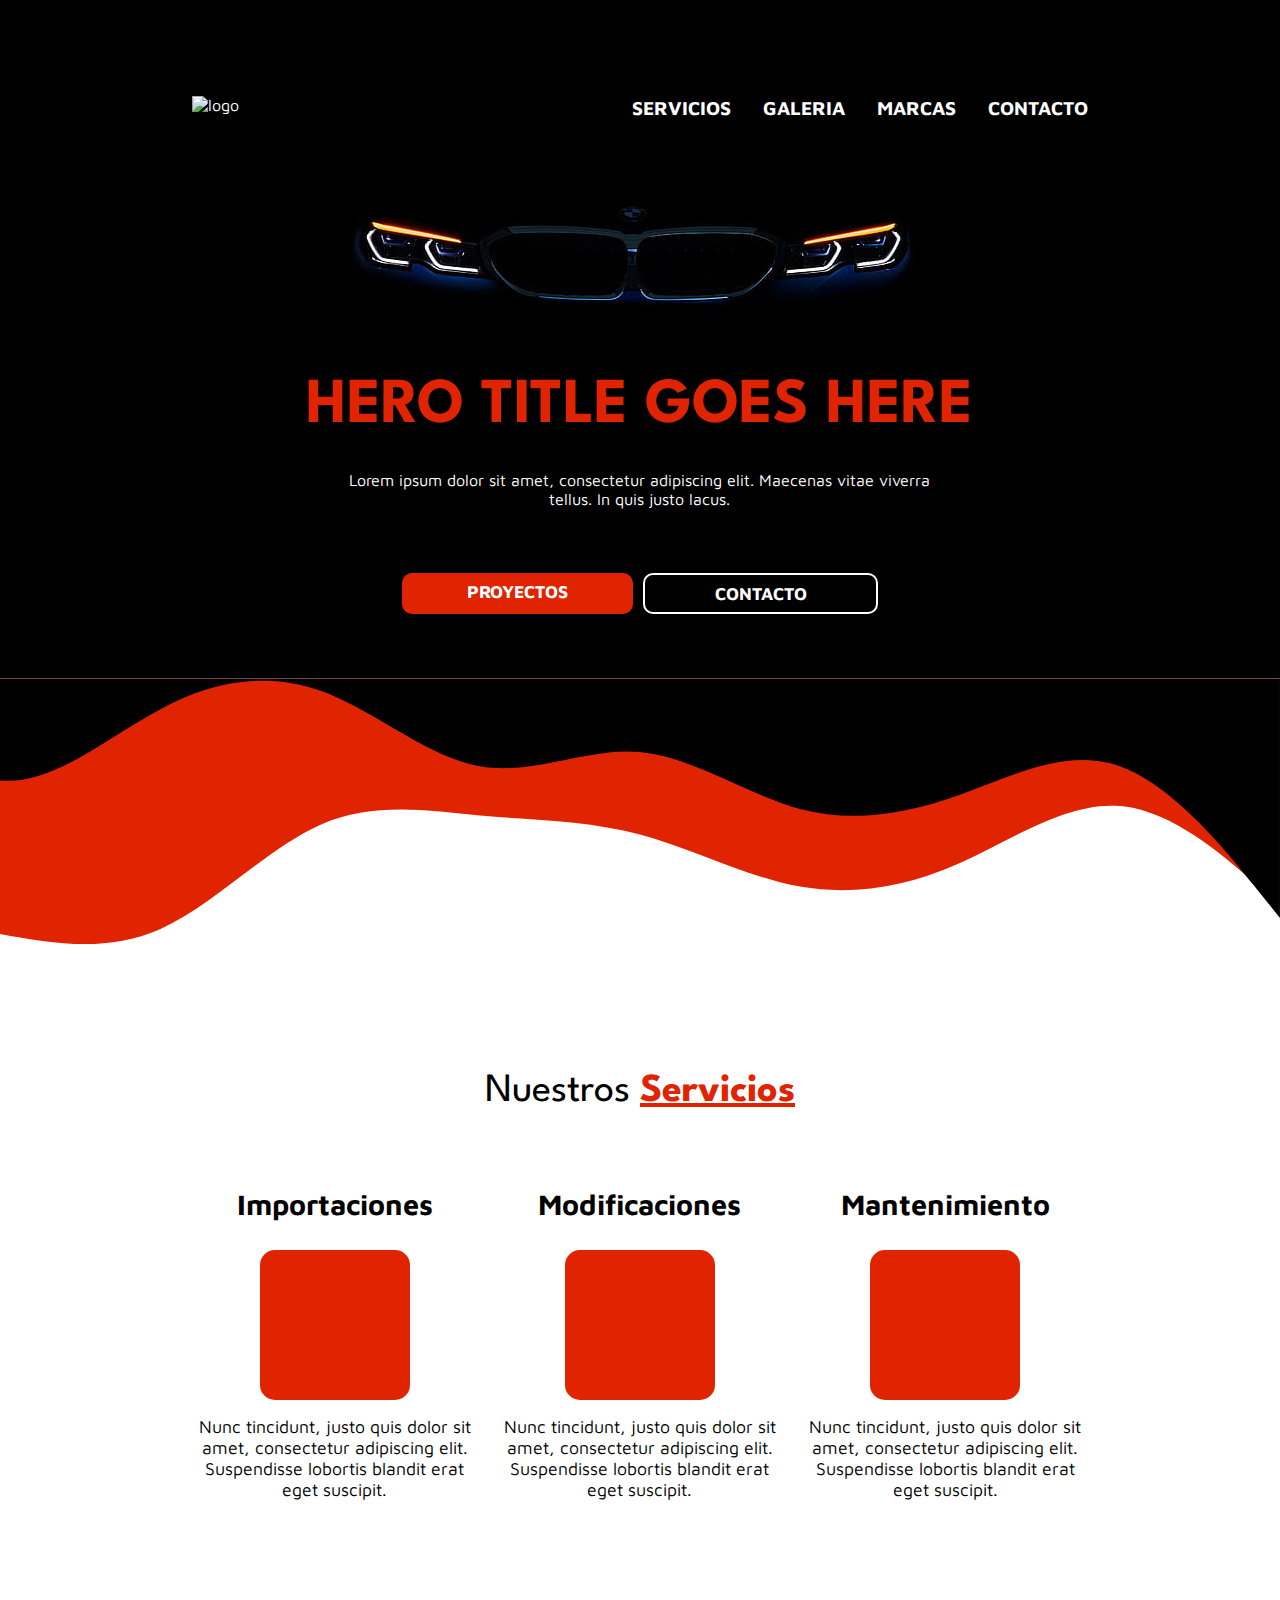
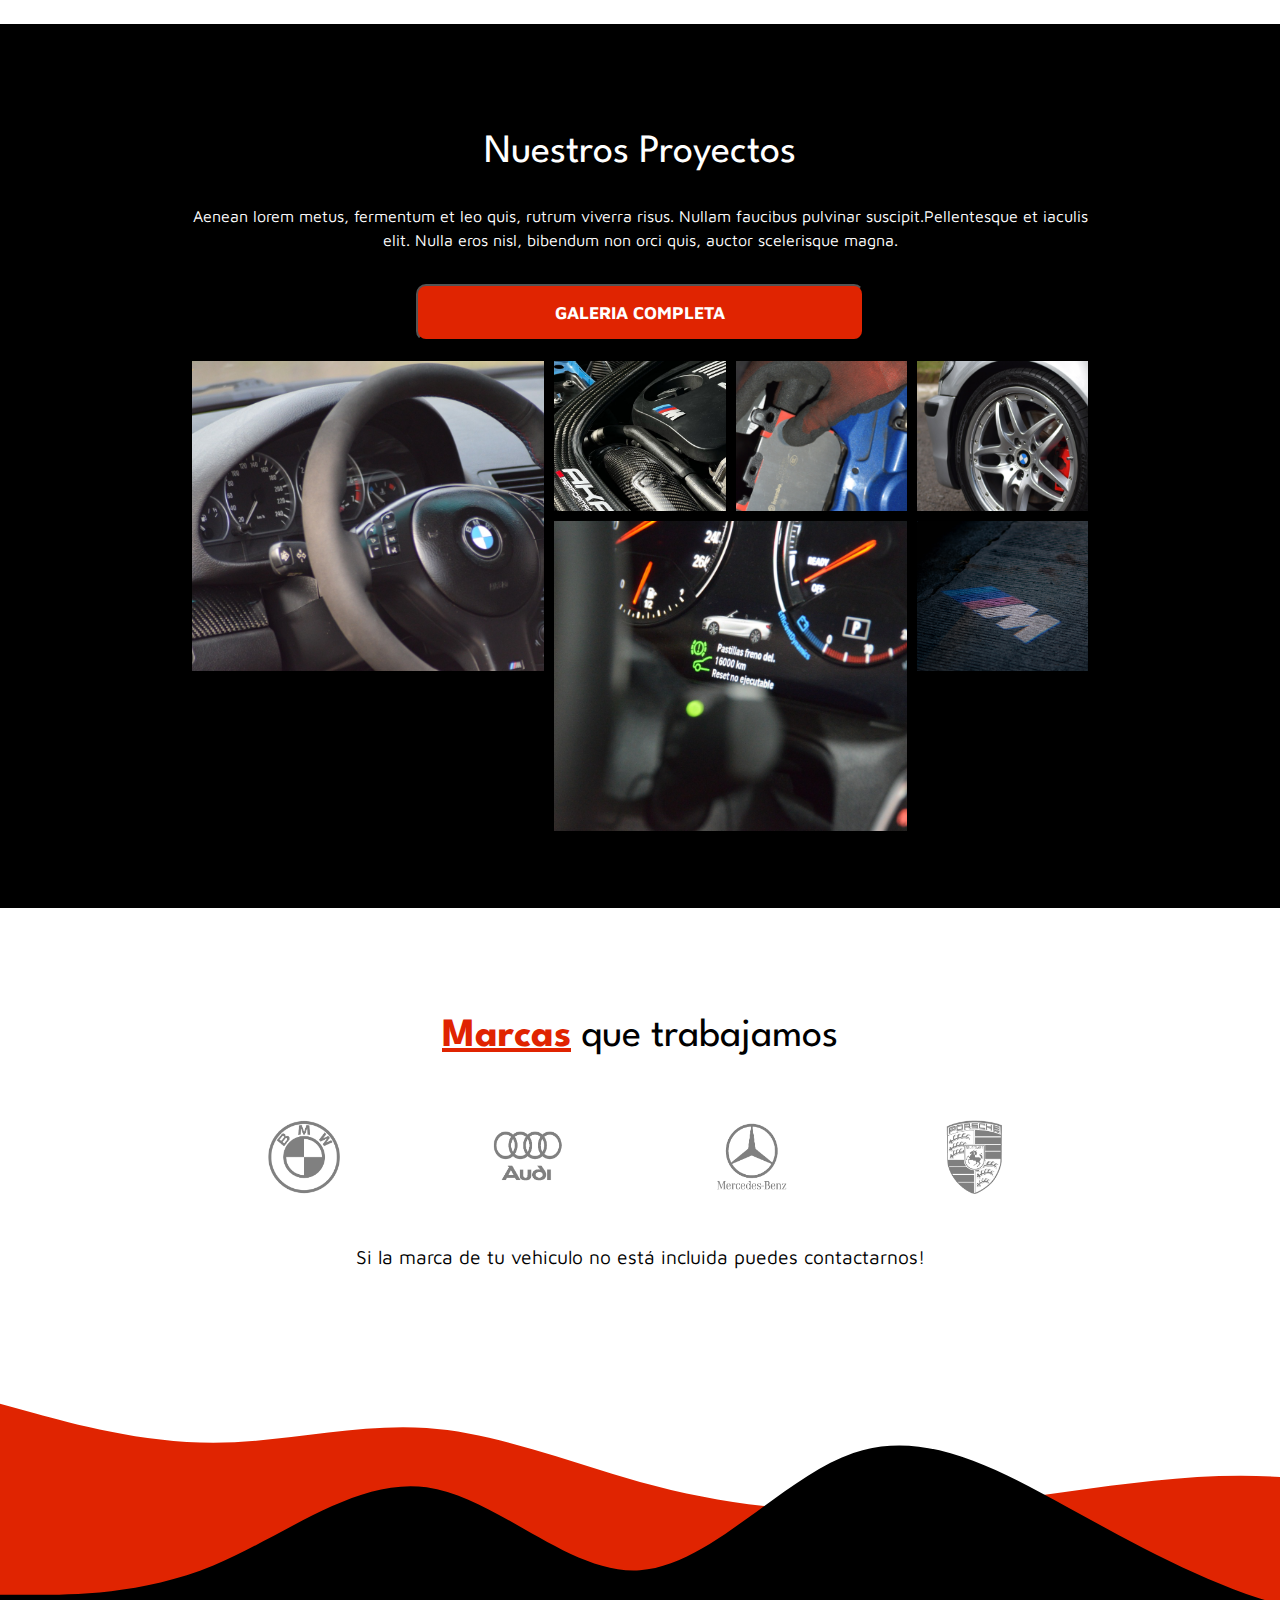
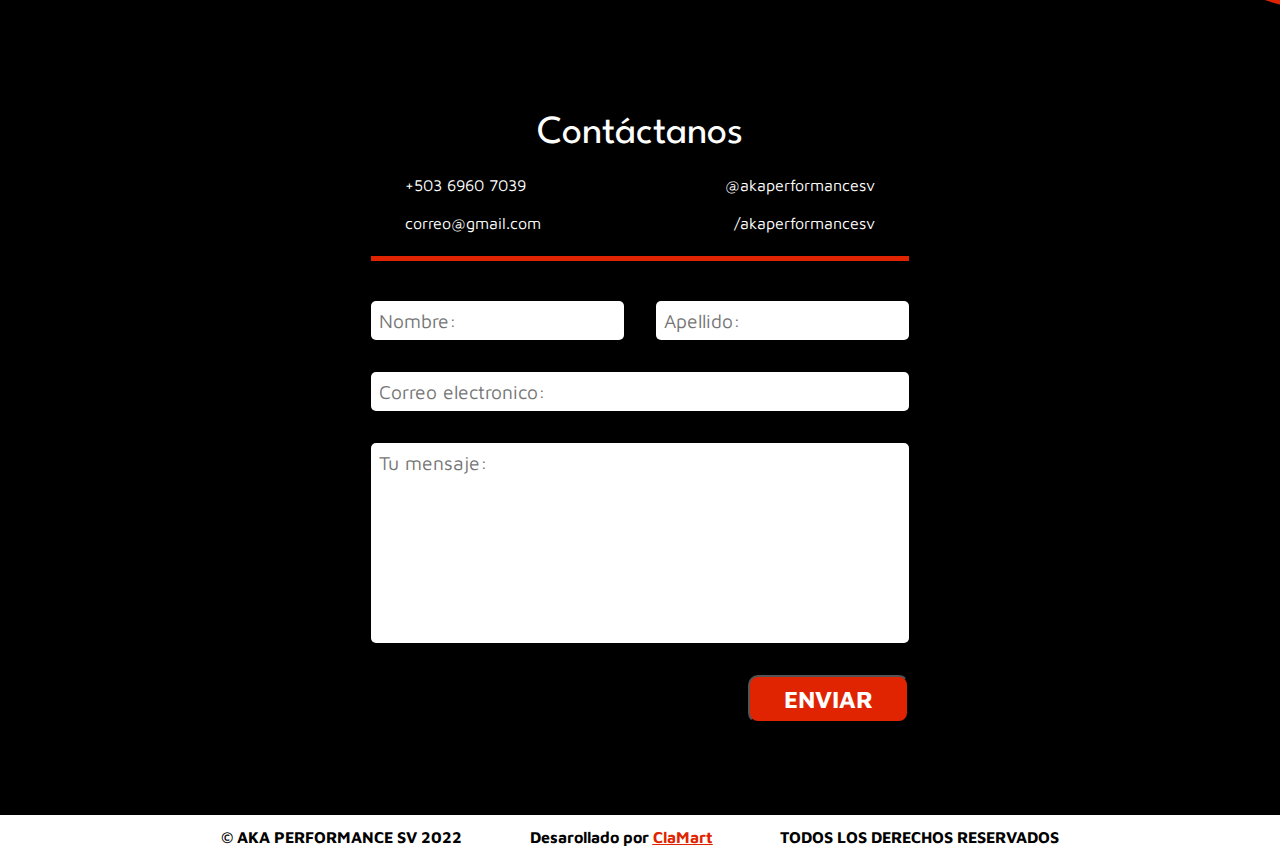
==== commit b7b424fd: "Update index.html" ====
--- a/index.html
+++ b/index.html
@@ -46,7 +46,7 @@
     <div class="nav">
 
       <div class="logo">
-        <a href="#"><img src="assets/logo.png" alt="logo"></a>
+        <a href="#"><img src="assets/logos.png" alt="logo"></a>
       </div>
 
 
--- a/styles/styles.css
+++ b/styles/styles.css
@@ -2,6 +2,8 @@
   --section-title-size: 2.5rem;
   --service-title-size: 1.8rem;
 }
+
+/* General elements styles */
 
 html{
   scroll-behavior: smooth;
@@ -16,6 +18,8 @@
 section{
   padding-left: 15%;
   padding-right: 15%;
+  padding-top: 2rem;
+  padding-bottom: 2rem;
 }
 
 svg {
@@ -28,21 +32,47 @@
   color: white;
 }
 
-#hero{
-  background-color: black;
-  color: white;
-}
+button{
+  cursor: pointer;
+}
+
+li{
+  list-style: none;
+  padding-bottom: 1rem;
+}
+
+/* COLOR COMBINATIONS */
+
+.red{
+  background-color: #E02401 !important;
+  color: white !important;
+}
+
+.dark{
+  background-color: black !important;
+  color: white !important;
+}
+
+.light-border{
+  border: solid 2px white !important;
+}
+
+/* HERO SECTION */
 
 .nav{
+  padding: 4rem 0 4rem 0;
   display: flex;
   justify-content: space-between;
   flex-wrap: wrap;
 }
 
+.logo{
+  flex-basis: 20%;
+}
 
 .logo img{
-  max-width: 100%;
-  height: 150px;
+  width: 150px;
+  height: 35px;
 }
 
 .links{
@@ -63,14 +93,12 @@
 .hero-container{
   display: flex;
   justify-content: space-between;
-
   padding-bottom: 2rem;
 }
 
 .hero-info{
   width: 40%;
   line-height: 1.2;
-  flex-shrink: 1;
 }
 
 
@@ -95,22 +123,18 @@
   margin-top: 2rem;
 }
 
-.social{
+.social {
   color: #E02401;
-  text-align: center;
   align-items: center;
-  border-radius: 200%;
-  justify-content: flex-start;
 }
 
 .hero-btns{
   margin-top: 2rem;
   display: flex;
-  justify-content: flex-start;
   gap: 2rem;
 }
 
-.cta-btn{
+.cta-btn, .section-btn{
   font-family: "Maven Pro";
   color: white;
   font-weight: bold;
@@ -121,15 +145,9 @@
   border-radius: 10px;
 }
 
-.red{
-  background-color: #E02401;
-  color: white;
-}
-
-.dark{
-  background-color: black !important;
-  border-color: white !important;
-  color: white !important;
+.section-btn{
+  width: 50%;
+  padding: 1rem;
 }
 
 .hero-image img{
@@ -138,6 +156,7 @@
 
 .hero-image{
   align-self: center;
+  text-align: right;
   flex-basis: 60%;
 }
 
@@ -190,11 +209,6 @@
   font-size: 1.1rem;
 }
 
-#gallery{
-  background-color: black;
-  color: white;
-}
-
 .projects-info{
   flex-basis: 40%;
   text-align: left;
@@ -226,6 +240,7 @@
   grid-gap: 25px;
   grid-auto-rows: 250px;
   grid-auto-flow: dense;
+  width: 100%;
   max-width: 950px;
   margin: auto;
 }
@@ -253,9 +268,59 @@
 }
 
 
+.gallery-description{
+  position: absolute;
+  z-index: 2;
+  width: 0;
+  bottom: 0;
+  background-color: #E02401;
+  color: white;
+  margin: auto;
+  transition: all 1s ease-in-out;
+  width: 50px;
+  height: 50px;
+  border-top-right-radius: 20px;
+}
+
+.gallery-description:hover{
+  width: 100%;
+  height: 100%;
+}
+
+.gallery-item:nth-child(7n+1) .gallery-description:hover{
+  height: 60%;
+}
+
+.info-icon{
+  position: relative;
+  top: 0;
+  right: 0;
+  padding-top: 0.5rem;
+}
+
+.changes-done{
+  padding-left: 0;
+  height: 80%;
+  overflow-y: auto;
+  padding-bottom: 1rem;
+}
+
+
+.gallery-description-container{
+  text-align: left;
+  padding-left: 2rem;
+  width: 80%;
+  height: 90%;
+}
+
+.changes-done::-webkit-scrollbar{
+  display: none;
+}
+
 .brands-container{
   display: flex;
   justify-content: space-around;
+  padding: 2rem 0 3rem 0;
 }
 
 .brand{
@@ -267,16 +332,15 @@
   max-height: 100%;
 }
 
+.brands-disclaimer{
+  font-size: 1.2rem;
+}
+
 /*
 
 CONTACT SECTION
 
 */
-
-#contact{
-  background-color: black;
-  color: white;
-}
 
 .contact-container{
   width: 60%;
@@ -371,12 +435,12 @@
   font-weight: bold;
   border-radius: 10px;
   outline: none;
-  width: 20%;
+  width: 30%;
 }
 
 #footer{
-  padding-left: 15%;
-  padding-right: 15%;
+  padding-top: 0;
+  padding-bottom: 0;
 }
 
 .footer-desc{
@@ -395,15 +459,80 @@
   text-align: center;
 }
 
-button{
-  cursor: pointer;
-}
 
 .contact-desc{
   vertical-align: bottom;
 }
 
+/* SHOWROOM STYLES */
+
+#nav-section, #extended-gallery, #advertise-gallery{
+  padding-top: 0;
+  padding-bottom: 0;
+}
+
+/* SHOWROOM ADVERTISE SECTION */
+
+.advertise-info{
+  text-align: left;
+  line-height: 1.5;
+  flex-basis: 40%;
+}
+
+.advertise-image{
+  flex-basis: 55%;
+}
+
+.blob-image img{
+  border-radius: 54% 46% 70% 30% / 53% 61% 39% 47%;
+  width: 100%;
+  max-height: 100%;
+  object-fit: cover;
+  display: block;
+
+}
+
+.blob-image{
+  height: 80%;
+}
+
+.divided-container{
+  border-bottom: solid #E02401 5px;
+  margin-bottom: 0;
+}
+
+/* SHOWROOM FOOTER */
+
+.footer-elements{
+  padding: 1rem 0;
+  display: flex;
+  align-items: center;
+  justify-content: space-between;
+  flex-wrap: wrap;
+}
+
+.footer-socials{
+  justify-content: center;
+  display: flex;
+  gap: 30px;
+}
+
+/*
+  __  __          _ _                               _
+ |  \/  |        | (_)                             (_)
+ | \  / | ___  __| |_  __ _    __ _ _   _  ___ _ __ _  ___  ___
+ | |\/| |/ _ \/ _` | |/ _` |  / _` | | | |/ _ \ '__| |/ _ \/ __|
+ | |  | |  __/ (_| | | (_| | | (_| | |_| |  __/ |  | |  __/\__ \
+ |_|  |_|\___|\__,_|_|\__,_|  \__, |\__,_|\___|_|  |_|\___||___/
+                                 | |
+                                 |_|
+
+*/
+
 @media screen and (max-width: 1300px){
+
+/* HERO SECTION */
+
   .hero-container{
     flex-direction: column-reverse;
     gap: 2rem;
@@ -419,12 +548,18 @@
   .hero-socials, .hero-btns{
     width: 100%;
     justify-content: center;
+    gap: 10%;
+  }
+
+  .hero-btns{
     gap: 10px;
   }
 
   .hero-desc{
     margin: auto;
   }
+
+  /* GALLERY SECTION */
 
   .projects-container{
     flex-direction: column;
@@ -444,24 +579,21 @@
   }
 }
 
+/* TABLETS */
 @media screen and (max-width: 900px){
+
+  /* GENERAL SETTINGS */
+
   section{
     padding-left: 5%;
     padding-right: 5%;
   }
 
-  .services{
-    flex-direction: column;
-    align-items: center;
-  }
-
-  .service{
-    width: 60%;
-  }
-
-  .contact-container{
-    width: 80%;
-  }
+  .divided-container{
+    flex-direction: column-reverse;
+  }
+
+  /* NAV SETTINGS */
 
   .links{
     display: none;
@@ -469,10 +601,9 @@
     order: 2;
     flex-basis: 100%;
     height: 0;
-    transition: height 4s ease-in-out;
     border-radius: 5px;
     width: 60%;
-    padding-bottom: 2rem;
+    padding-top: 3rem;
   }
 
 
@@ -490,13 +621,6 @@
     height: 200px;
     display: flex;
   }
-
-  .active-hamburger{
-    fill: #E02401;
-  }
-
-
-
 
   .hamburger{
     display: inline;
@@ -506,25 +630,49 @@
     vertical-align: bottom;
   }
 
-  .divided-container{
-    flex-direction: column-reverse;
-  }
-
-
-
-}
-
+  .active-hamburger{
+    fill: #E02401;
+  }
+
+  /* SERVICE SECTION */
+
+  .services{
+    flex-direction: column;
+    align-items: center;
+  }
+
+  .service{
+    width: 60%;
+  }
+
+  /* CONTACT SECTION */
+
+  .contact-container{
+    width: 80%;
+  }
+
+}
+
+
+/* MOBILE DEVICES */
 @media screen and (max-width: 700px){
+
+  /* GENERAL SETTINGS */
 
   :root{
     --section-title-size: 2.2rem;
     --service-title-size: 1.4rem;
   }
 
-  .footer-desc{
-    flex-direction: column;
-    text-align: center;
-
+  section{
+    padding-left: 8%;
+    padding-right: 8%;
+  }
+
+  /* HERO SECTION */
+
+  #hero{
+    padding-top: 0;
   }
 
   .hero-title{
@@ -540,9 +688,21 @@
 
   .cta-btn{
     width: 60%;
-    margin: 0;
-  }
-
+
+  }
+
+  /* GALLERY SECTION (SHOWROOM) */
+
+  .gallery .gallery-item:nth-child(7n+1){
+    grid-column: unset;
+    grid-row: unset;
+  }
+
+  .gallery-item:nth-child(7n+1) .gallery-description:hover{
+    height: 100%;
+  }
+
+  /* BRANDS SECTION */
 
   .brands-container{
     flex-direction: column;
@@ -554,6 +714,8 @@
     width: 20%;
   }
 
+  /* CONTACT SECTION */
+
   .submit-btn{
     width: 100%;
     padding: 0.5rem;
@@ -581,9 +743,12 @@
     flex-wrap: nowrap;
   }
 
-  section{
-    padding-left: 8%;
-    padding-right: 8%;
+
+  /* FOOTER SECTION */
+
+  .footer-desc{
+    flex-direction: column;
+    text-align: center;
   }
 
   .footer-elements{
@@ -593,7 +758,17 @@
 
 }
 
-/* EFFECTS */
+/*
+
+______  __  __          _
+|  ____|/ _|/ _|        | |
+| |__  | |_| |_ ___  ___| |_ ___
+|  __| |  _|  _/ _ \/ __| __/ __|
+| |____| | | ||  __/ (__| |_\__ \
+|______|_| |_| \___|\___|\__|___/
+
+ */
+
 
 input:focus, textarea:focus{
   box-shadow: 1px 1px 22px 13px rgba(224,36,1,0.74);
@@ -606,54 +781,3 @@
 .project-img img:hover{
   transform: scale(1.1);
 }
-
-.brand img:hover{
-  color: red;
-}
-
-/* Showroom */
-
-.advertise-info{
-  text-align: left;
-  line-height: 1.5;
-  flex-basis: 40%;
-}
-
-.advertise-image{
-  flex-basis: 60%;
-  text-align: right;
-}
-
-.blob-image img{
-  border-radius: 54% 46% 70% 30% / 53% 61% 39% 47%;
-  width: 100%;
-  max-height: 100%;
-  object-fit: cover;
-  display: block;
-
-}
-
-.blob-image{
-  height: 500px;
-}
-
-.divided-container{
-  border-bottom: solid #E02401 5px;
-  margin-bottom: 0;
-}
-
-.footer-elements{
-  padding: 1rem 0;
-  display: flex;
-  align-items: center;
-  justify-content: space-between;
-  flex-wrap: wrap;
-}
-
-.footer-socials{
-  justify-content: center;
-  display: flex;
-  gap: 30px;
-
-
-}
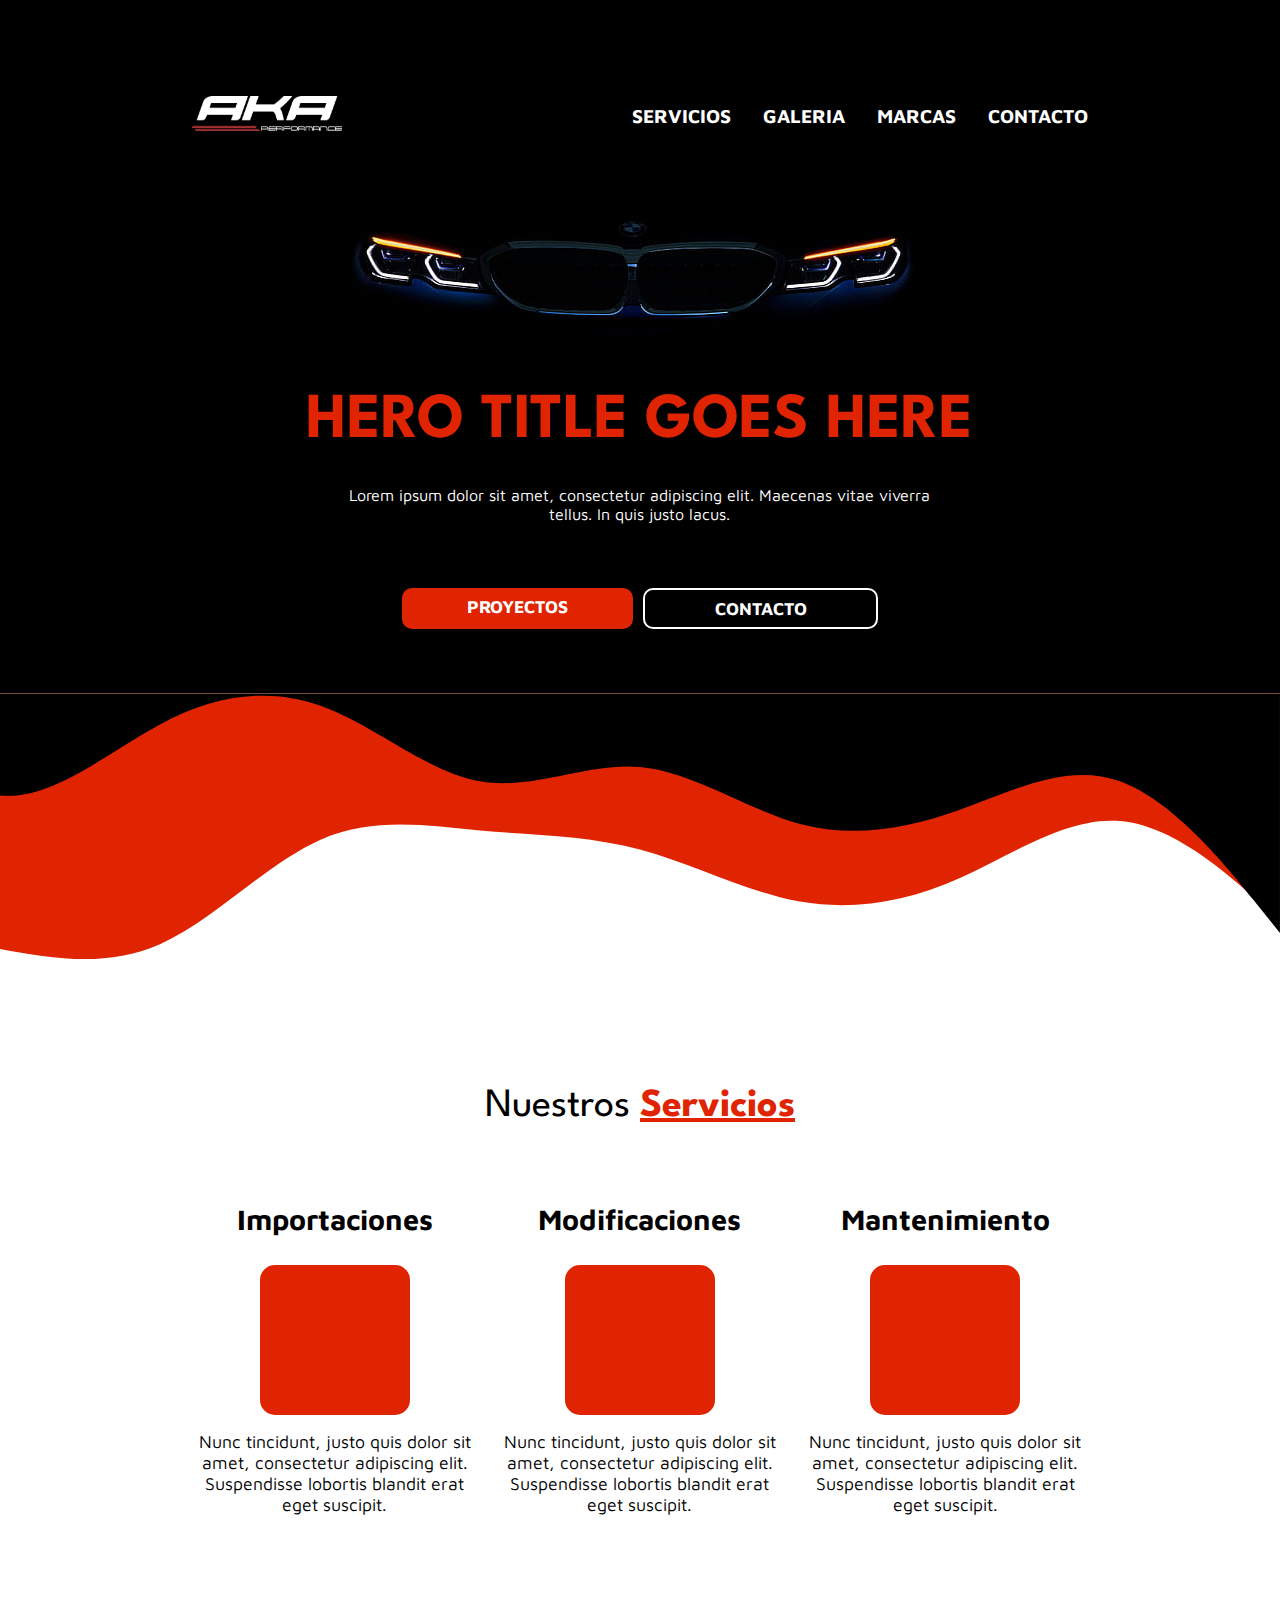
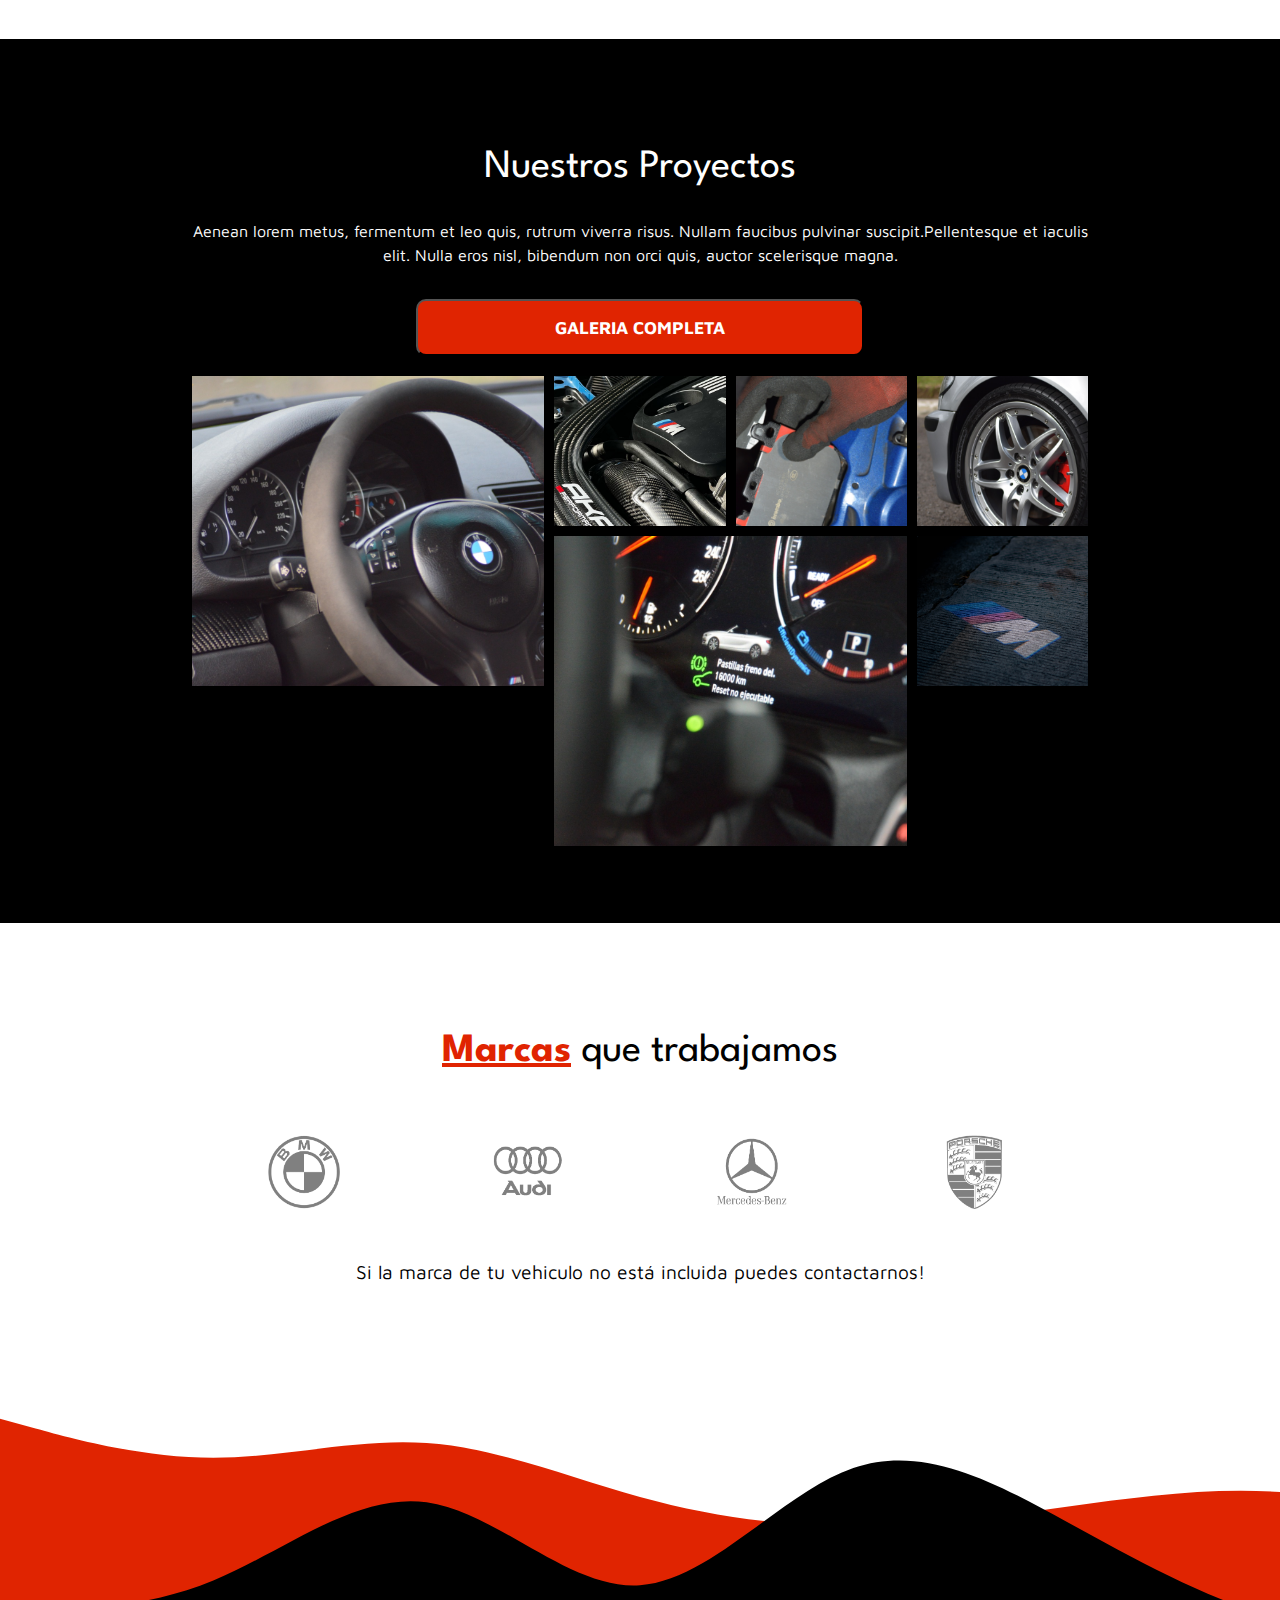
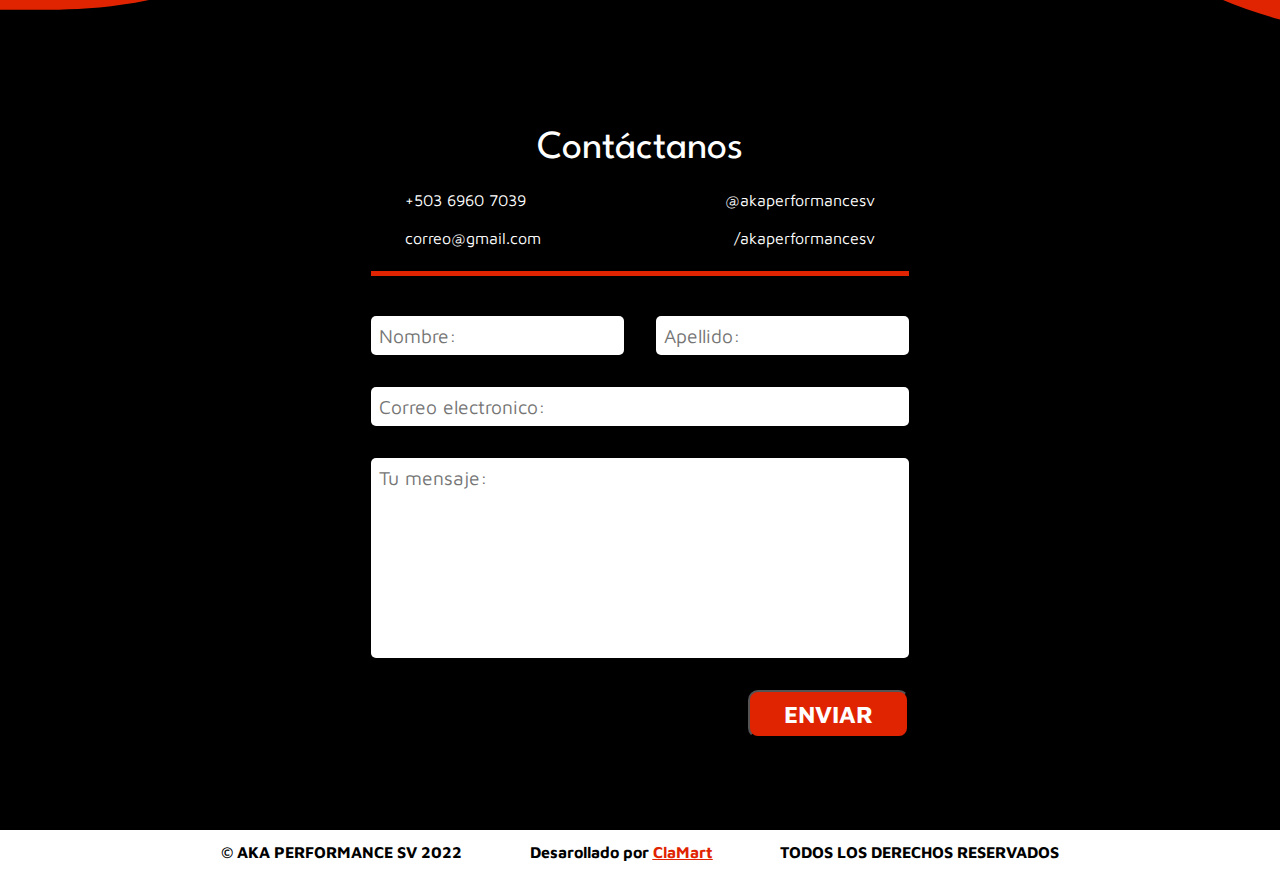
==== commit 7fb058aa: "Update index.html" ====
--- a/index.html
+++ b/index.html
@@ -46,7 +46,7 @@
     <div class="nav">
 
       <div class="logo">
-        <a href="#"><img src="assets/logos.png" alt="logo"></a>
+        <a href="#"><img src="assets/logo.png" alt="logo"></a>
       </div>
 
 
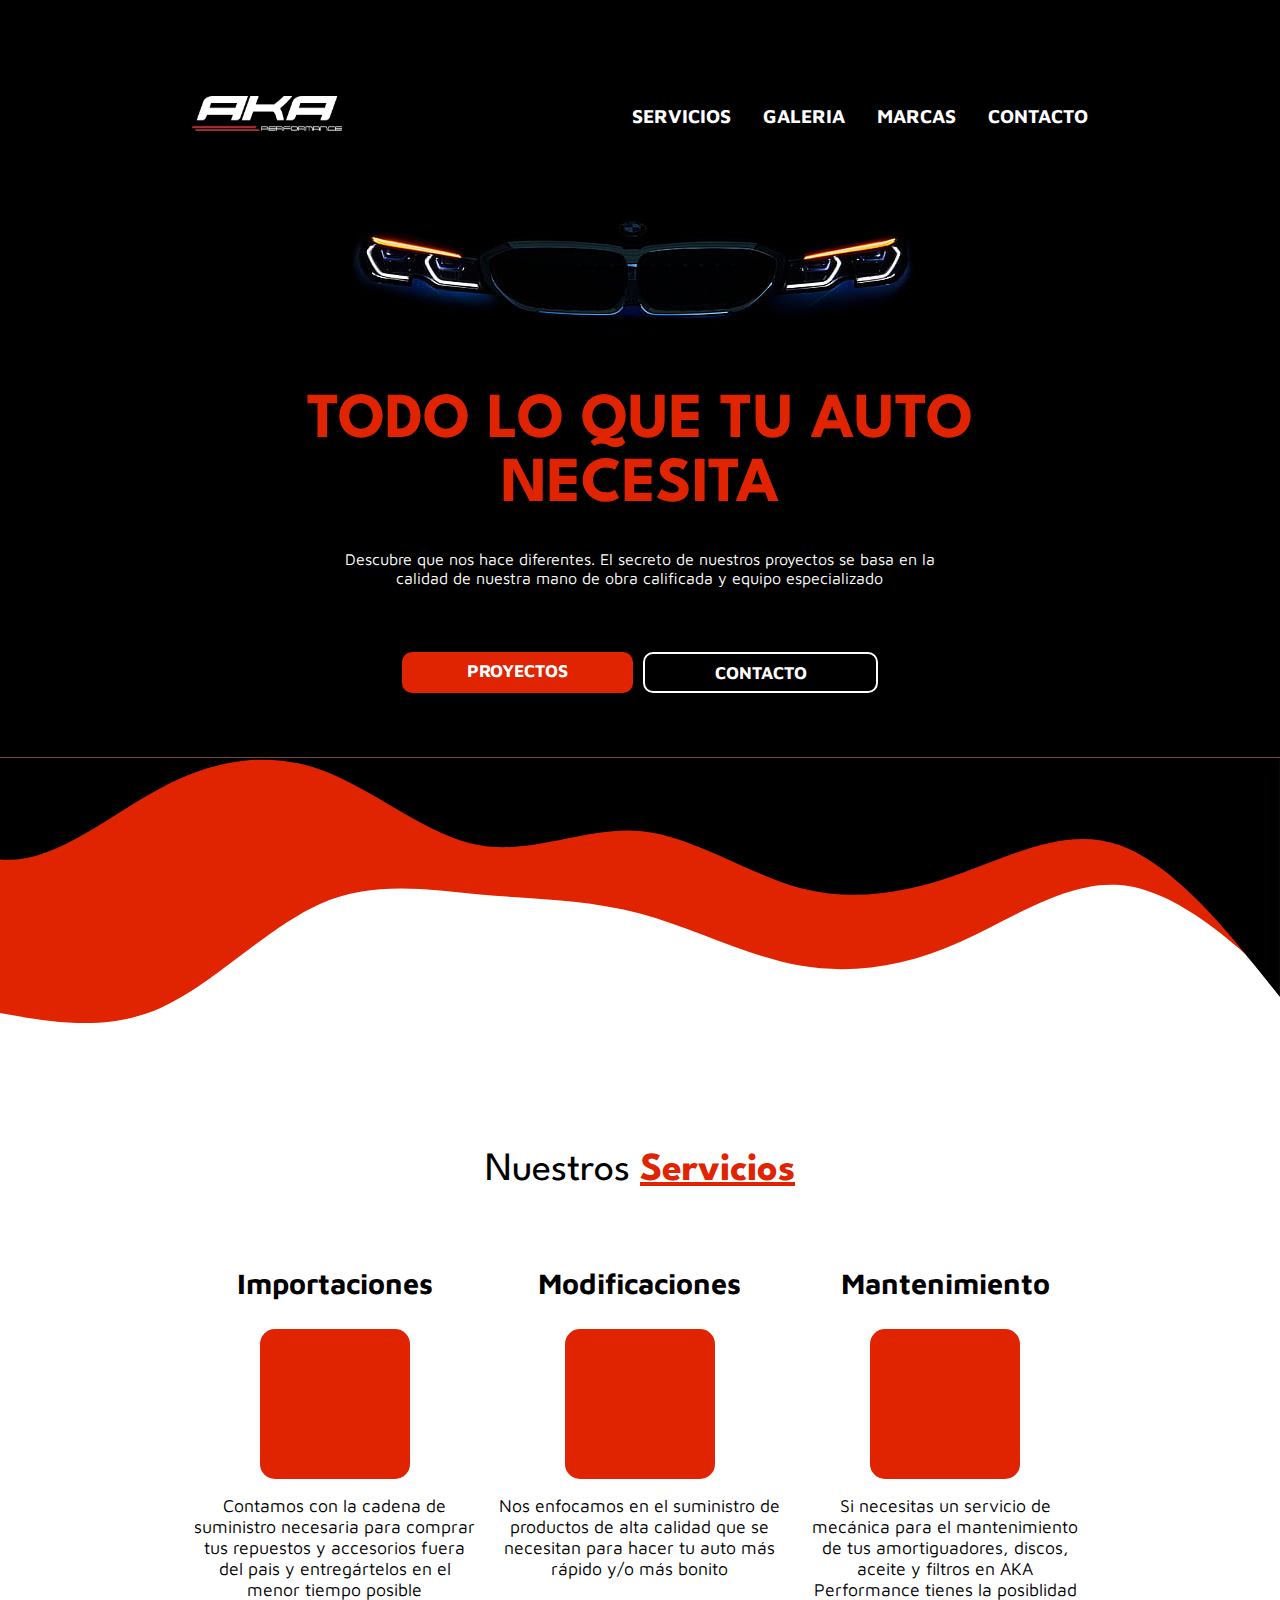
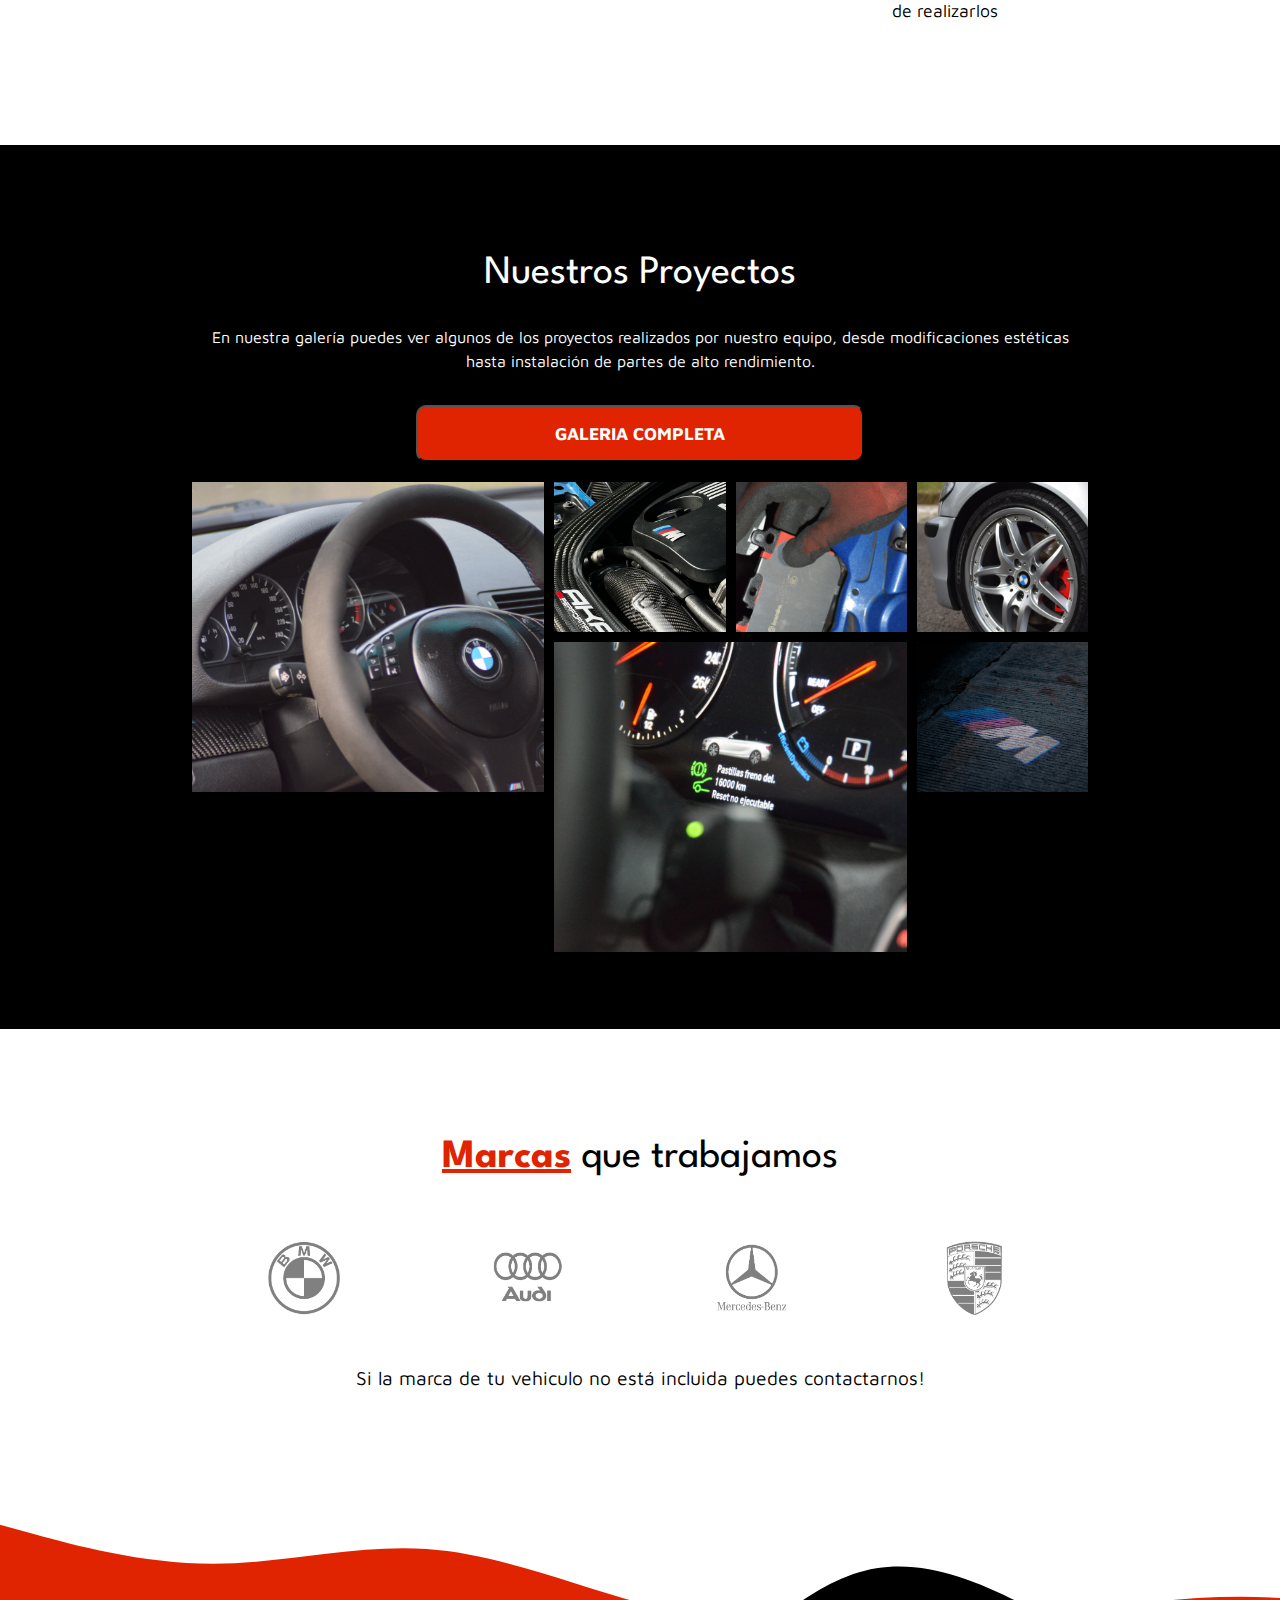
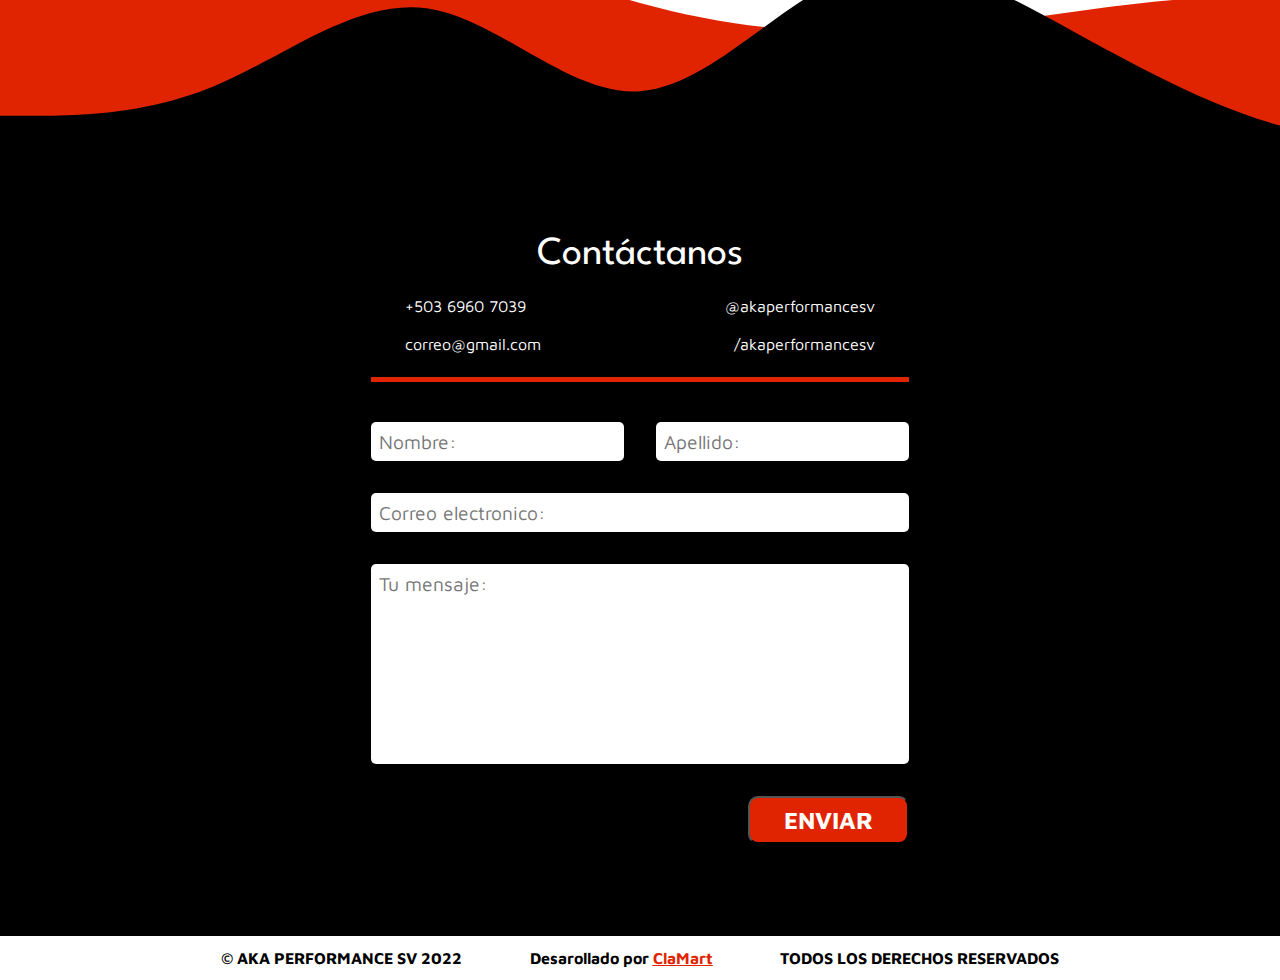
==== commit 8dcb7d09: "Update index.html" ====
--- a/index.html
+++ b/index.html
@@ -68,11 +68,8 @@
 
     <div class="hero-container">
       <div class="hero-info">
-        <h1 class="hero-title">HERO TITLE GOES HERE</h1>
-        <p class="hero-desc">Lorem ipsum dolor sit amet,
-          consectetur adipiscing elit.
-          Maecenas vitae viverra tellus.
-          In quis justo lacus.
+        <h1 class="hero-title">TODO LO QUE TU <span class="white">AUTO</span> NECESITA</h1>
+        <p class="hero-desc">Descubre que nos hace diferentes. El secreto de nuestros proyectos se basa en la calidad de nuestra mano de obra calificada y equipo especializado
         </p>
 
         <div class="hero-socials">
@@ -143,8 +140,7 @@
             </div>
 
             <p class="service-desc">
-              Nunc tincidunt, justo quis dolor sit amet, consectetur adipiscing elit.
-              Suspendisse lobortis blandit erat eget suscipit.
+               Contamos con la cadena de suministro necesaria para comprar tus repuestos y accesorios fuera del pais y entregártelos en el menor tiempo posible
             </p>
 
 
@@ -159,8 +155,7 @@
             </div>
 
             <p class="service-desc">
-              Nunc tincidunt, justo quis dolor sit amet, consectetur adipiscing elit.
-              Suspendisse lobortis blandit erat eget suscipit.
+              Nos enfocamos en el  suministro de productos de alta calidad  que se necesitan para hacer tu auto más rápido y/o más bonito
             </p>
 
 
@@ -175,8 +170,8 @@
             </div>
 
             <p class="service-desc">
-              Nunc tincidunt, justo quis dolor sit amet, consectetur adipiscing elit.
-              Suspendisse lobortis blandit erat eget suscipit.
+              Si necesitas un servicio de mecánica  para el mantenimiento de tus amortiguadores, discos, aceite y filtros
+              en AKA Performance  tienes la posiblidad de realizarlos
             </p>
 
 
@@ -196,8 +191,7 @@
         <h2 class="section-title">Nuestros Proyectos</h1>
 
           <div class="projects-desc">
-            <p>Aenean lorem metus, fermentum et leo quis, rutrum viverra risus.
-              Nullam faucibus pulvinar suscipit.Pellentesque et iaculis elit. Nulla eros nisl, bibendum non orci quis, auctor scelerisque magna.</p>
+            <p>En nuestra galería puedes ver algunos de los proyectos realizados por nuestro equipo, desde modificaciones estéticas hasta instalación de partes de alto rendimiento.</p>
           </div>
 
           <a href="showroom.html">
@@ -374,3 +368,4 @@
 </body>
 
 </html>
+
--- a/styles/styles.css
+++ b/styles/styles.css
@@ -274,29 +274,43 @@
   width: 0;
   bottom: 0;
   background-color: #E02401;
+  opacity: 0.6;
   color: white;
   margin: auto;
   transition: all 1s ease-in-out;
   width: 50px;
   height: 50px;
   border-top-right-radius: 20px;
-}
-
-.gallery-description:hover{
-  width: 100%;
-  height: 100%;
-}
-
-.gallery-item:nth-child(7n+1) .gallery-description:hover{
+  cursor: pointer;
+
+}
+
+
+ .active-gallery-description{
+  width: 100% !important;
+  height: 100% !important;
+}
+
+.active-gallery-description + img{
+  filter: blur(8px) brightness(50%);
+
+}
+
+.gallery-item:nth-child(7n+1) .active-gallery-description{
   height: 60%;
 }
 
-.info-icon{
+.info-icon, .info-icon-mobile{
   position: relative;
   top: 0;
   right: 0;
   padding-top: 0.5rem;
 }
+
+.info-icon-mobile{
+  display: none;
+}
+
 
 .changes-done{
   padding-left: 0;
@@ -311,6 +325,7 @@
   padding-left: 2rem;
   width: 80%;
   height: 90%;
+  opacity: 1;
 }
 
 .changes-done::-webkit-scrollbar{
@@ -698,9 +713,24 @@
     grid-row: unset;
   }
 
-  .gallery-item:nth-child(7n+1) .gallery-description:hover{
+  .gallery-item:nth-child(7n+1) .active-gallery-description{
     height: 100%;
   }
+
+  .gallery-description{
+    opacity: 0.7;
+    width: 30px;
+    height: 30px;
+  }
+
+  .info-icon{
+    display: none;
+  }
+
+  .info-icon-mobile{
+    display: inline-block;
+  }
+
 
   /* BRANDS SECTION */
 
@@ -781,3 +811,4 @@
 .project-img img:hover{
   transform: scale(1.1);
 }
+
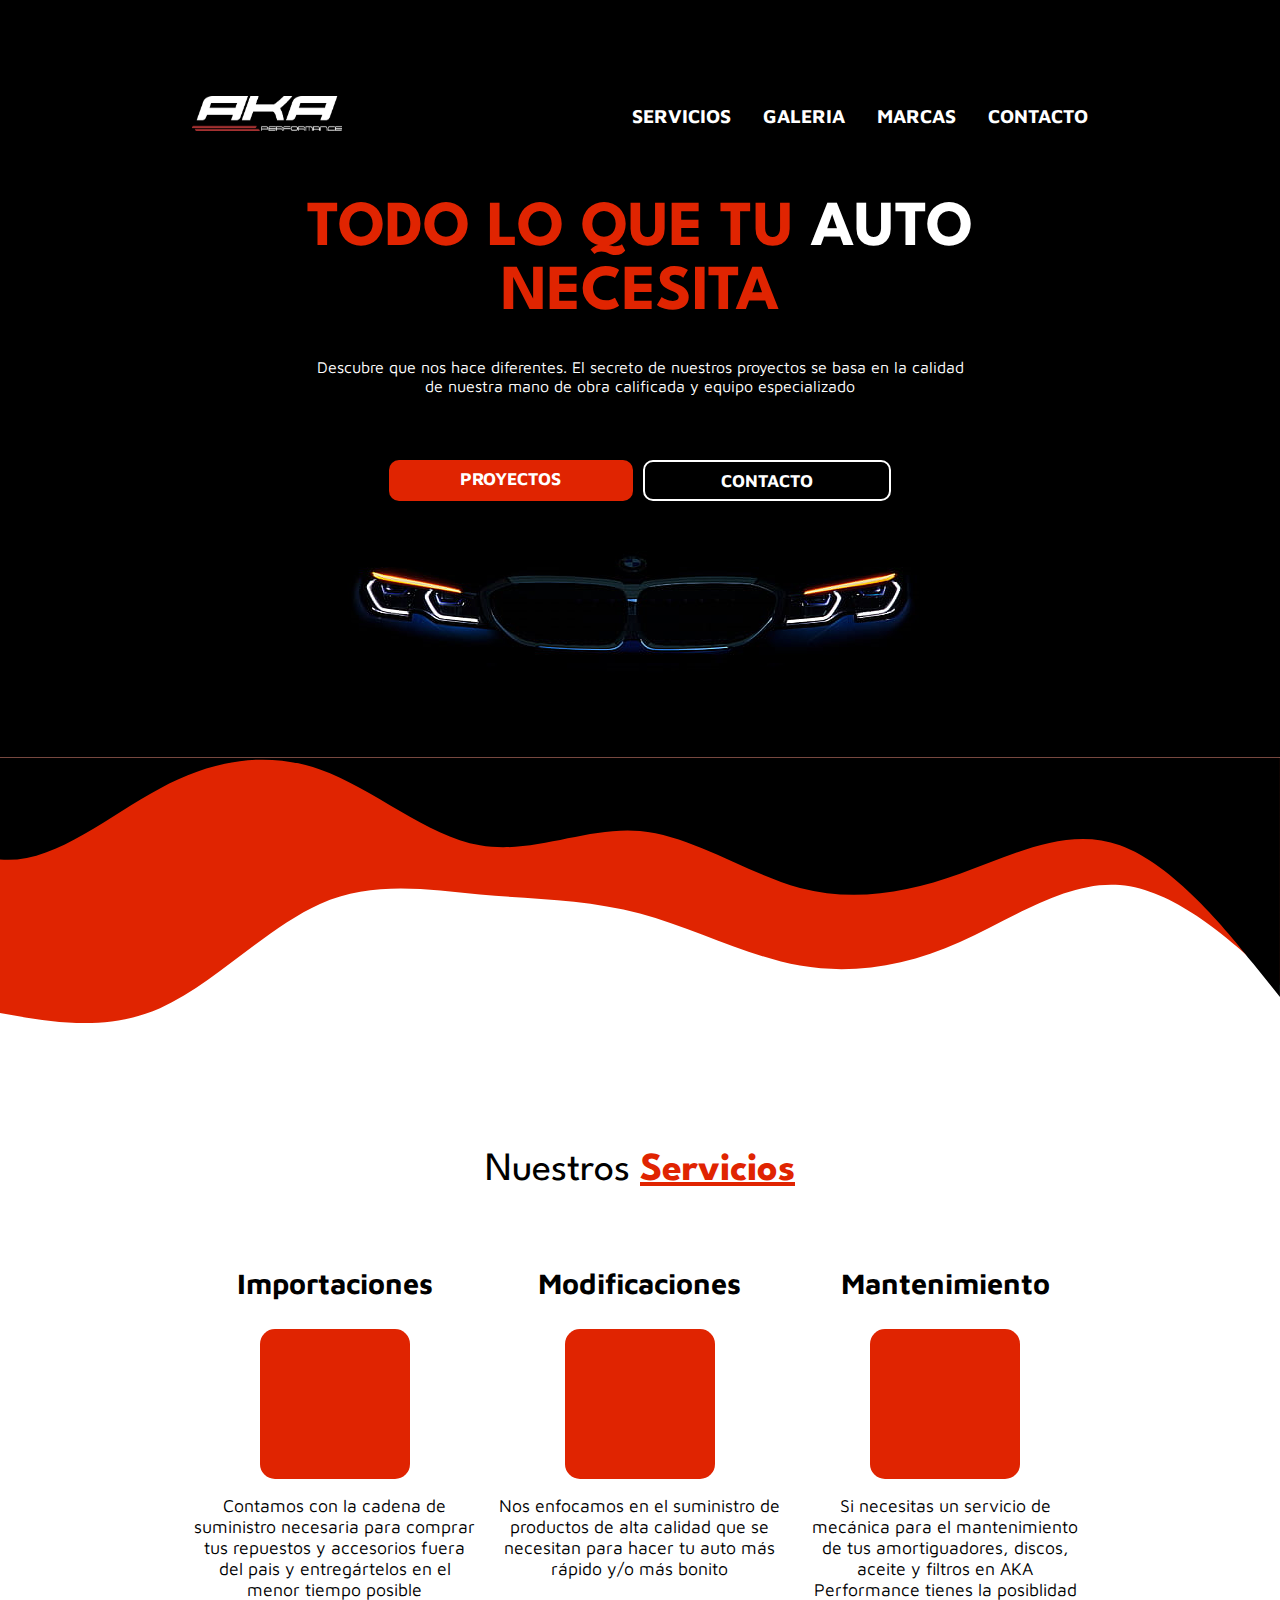
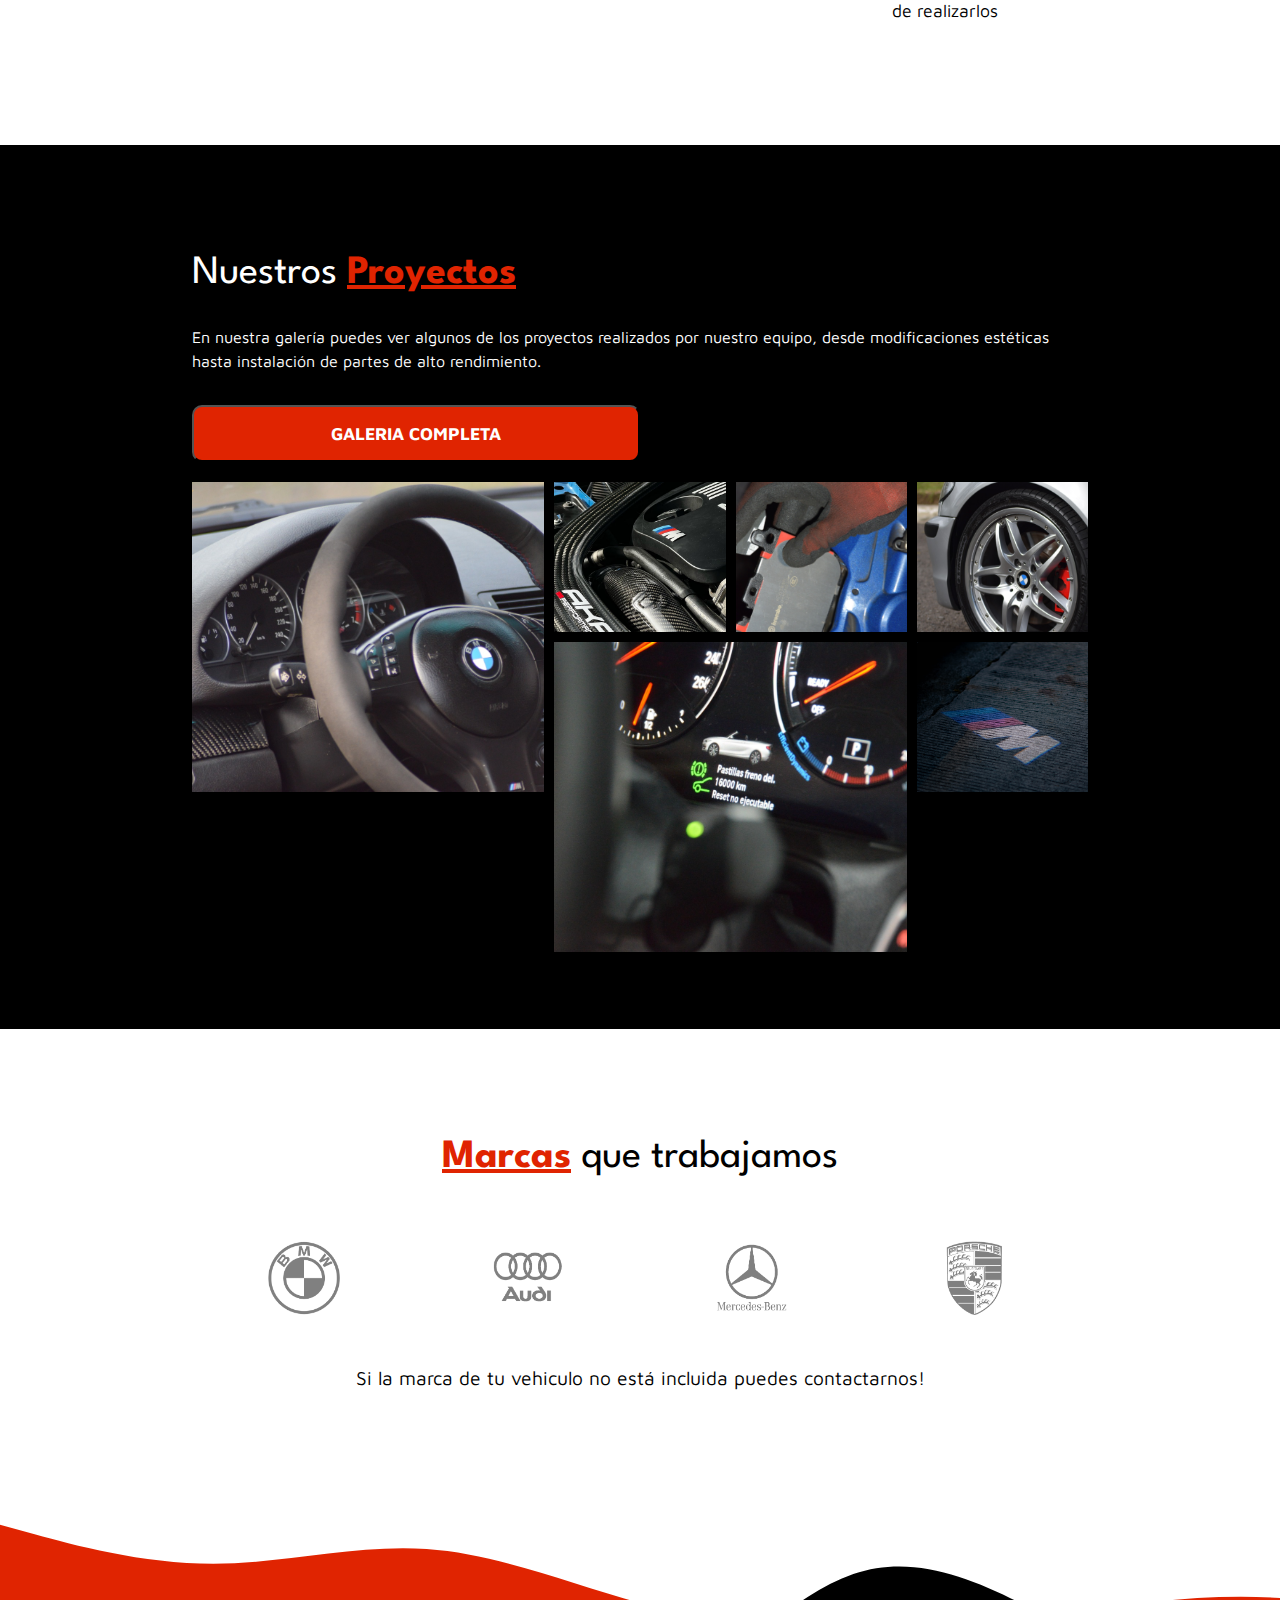
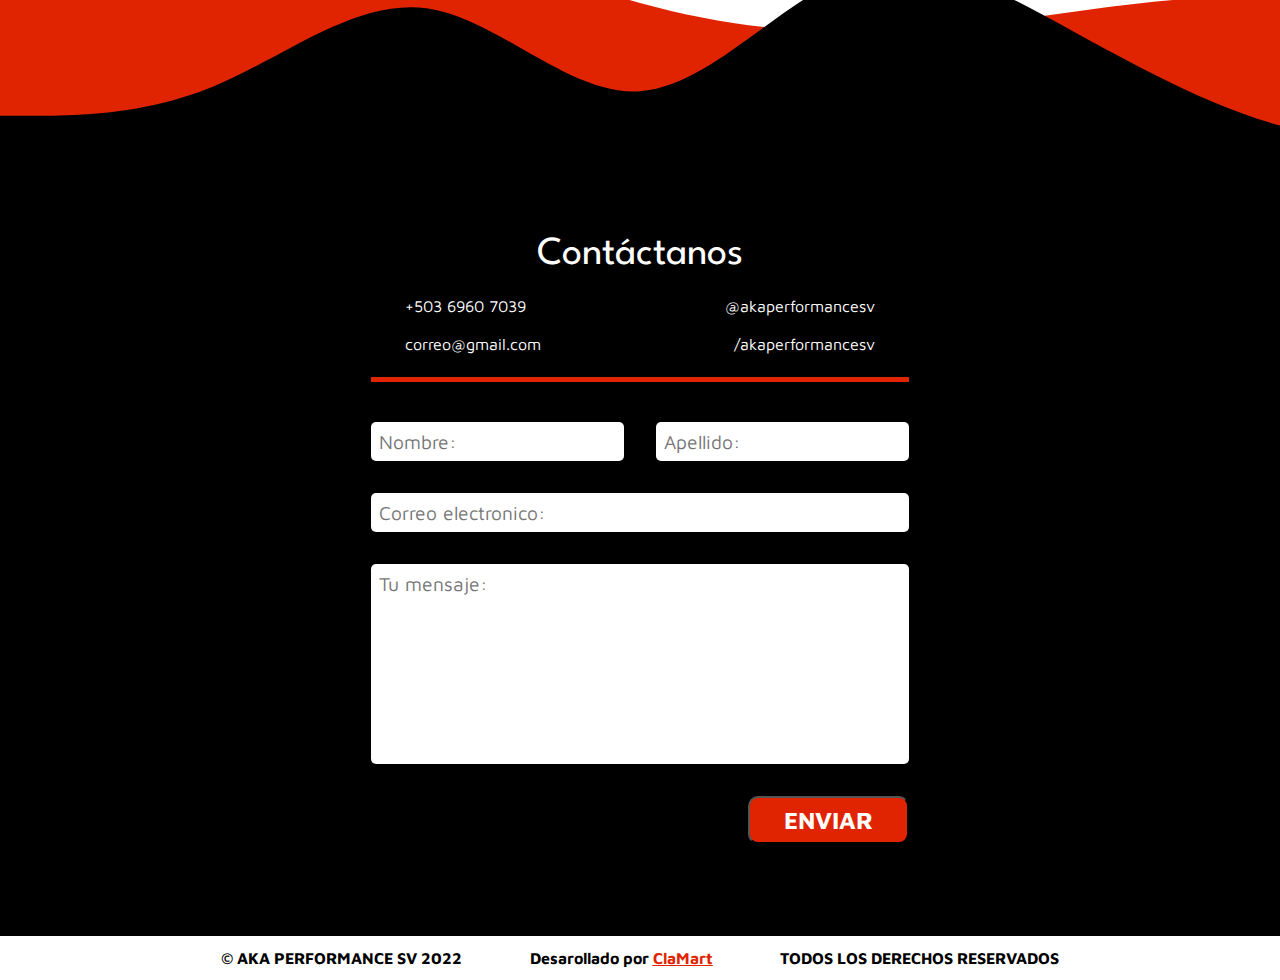
==== commit 865bcbb6: "Update index.html" ====
--- a/index.html
+++ b/index.html
@@ -188,7 +188,7 @@
 
 
       <div class="projects-info">
-        <h2 class="section-title">Nuestros Proyectos</h1>
+        <h2 class="section-title">Nuestros <span class="title-focus">Proyectos</span></h1>
 
           <div class="projects-desc">
             <p>En nuestra galería puedes ver algunos de los proyectos realizados por nuestro equipo, desde modificaciones estéticas hasta instalación de partes de alto rendimiento.</p>
--- a/styles/styles.css
+++ b/styles/styles.css
@@ -57,6 +57,10 @@
   border: solid 2px white !important;
 }
 
+.white{
+  color: white !important;
+}
+
 /* HERO SECTION */
 
 .nav{
@@ -97,7 +101,7 @@
 }
 
 .hero-info{
-  width: 40%;
+  width: 45%;
   line-height: 1.2;
 }
 
@@ -292,12 +296,12 @@
 }
 
 .active-gallery-description + img{
-  filter: blur(8px) brightness(50%);
+  filter: blur(8px) brightness(70%);
 
 }
 
 .gallery-item:nth-child(7n+1) .active-gallery-description{
-  height: 60%;
+  height: 60% !important;
 }
 
 .info-icon, .info-icon-mobile{
@@ -317,6 +321,7 @@
   height: 80%;
   overflow-y: auto;
   padding-bottom: 1rem;
+  opacity: 1;
 }
 
 
@@ -325,7 +330,6 @@
   padding-left: 2rem;
   width: 80%;
   height: 90%;
-  opacity: 1;
 }
 
 .changes-done::-webkit-scrollbar{
@@ -549,7 +553,7 @@
 /* HERO SECTION */
 
   .hero-container{
-    flex-direction: column-reverse;
+    flex-direction: column;
     gap: 2rem;
   }
 
@@ -557,7 +561,7 @@
     margin: auto;
     text-align: center;
     align-content: center;
-    width: 80%;
+    width: 85%;
   }
 
   .hero-socials, .hero-btns{
@@ -583,10 +587,6 @@
 
   .projects, .projects-info{
     flex-basis: 100%;
-  }
-
-  .projects-info{
-    text-align: center;
   }
 
   .projects-desc{
@@ -695,9 +695,26 @@
     padding-bottom: 0.8rem;
   }
 
+  .hero-info, .hero-desc{
+    text-align: left;
+    margin-left: 0;
+    margin-right: 0;
+  }
+
+  .hero-desc, .hero-title{
+    width: 100%;
+  }
+
+  .hero-socials, .hero-btns{
+    justify-content: flex-start;
+  }
+
+  .hero-socials{
+    gap: 20%;
+  }
 
   .hero-btns{
-    flex-direction: column;
+    flex-direction: row;
     align-items: center;
   }
 
@@ -714,7 +731,7 @@
   }
 
   .gallery-item:nth-child(7n+1) .active-gallery-description{
-    height: 100%;
+    height: 100% !important;
   }
 
   .gallery-description{
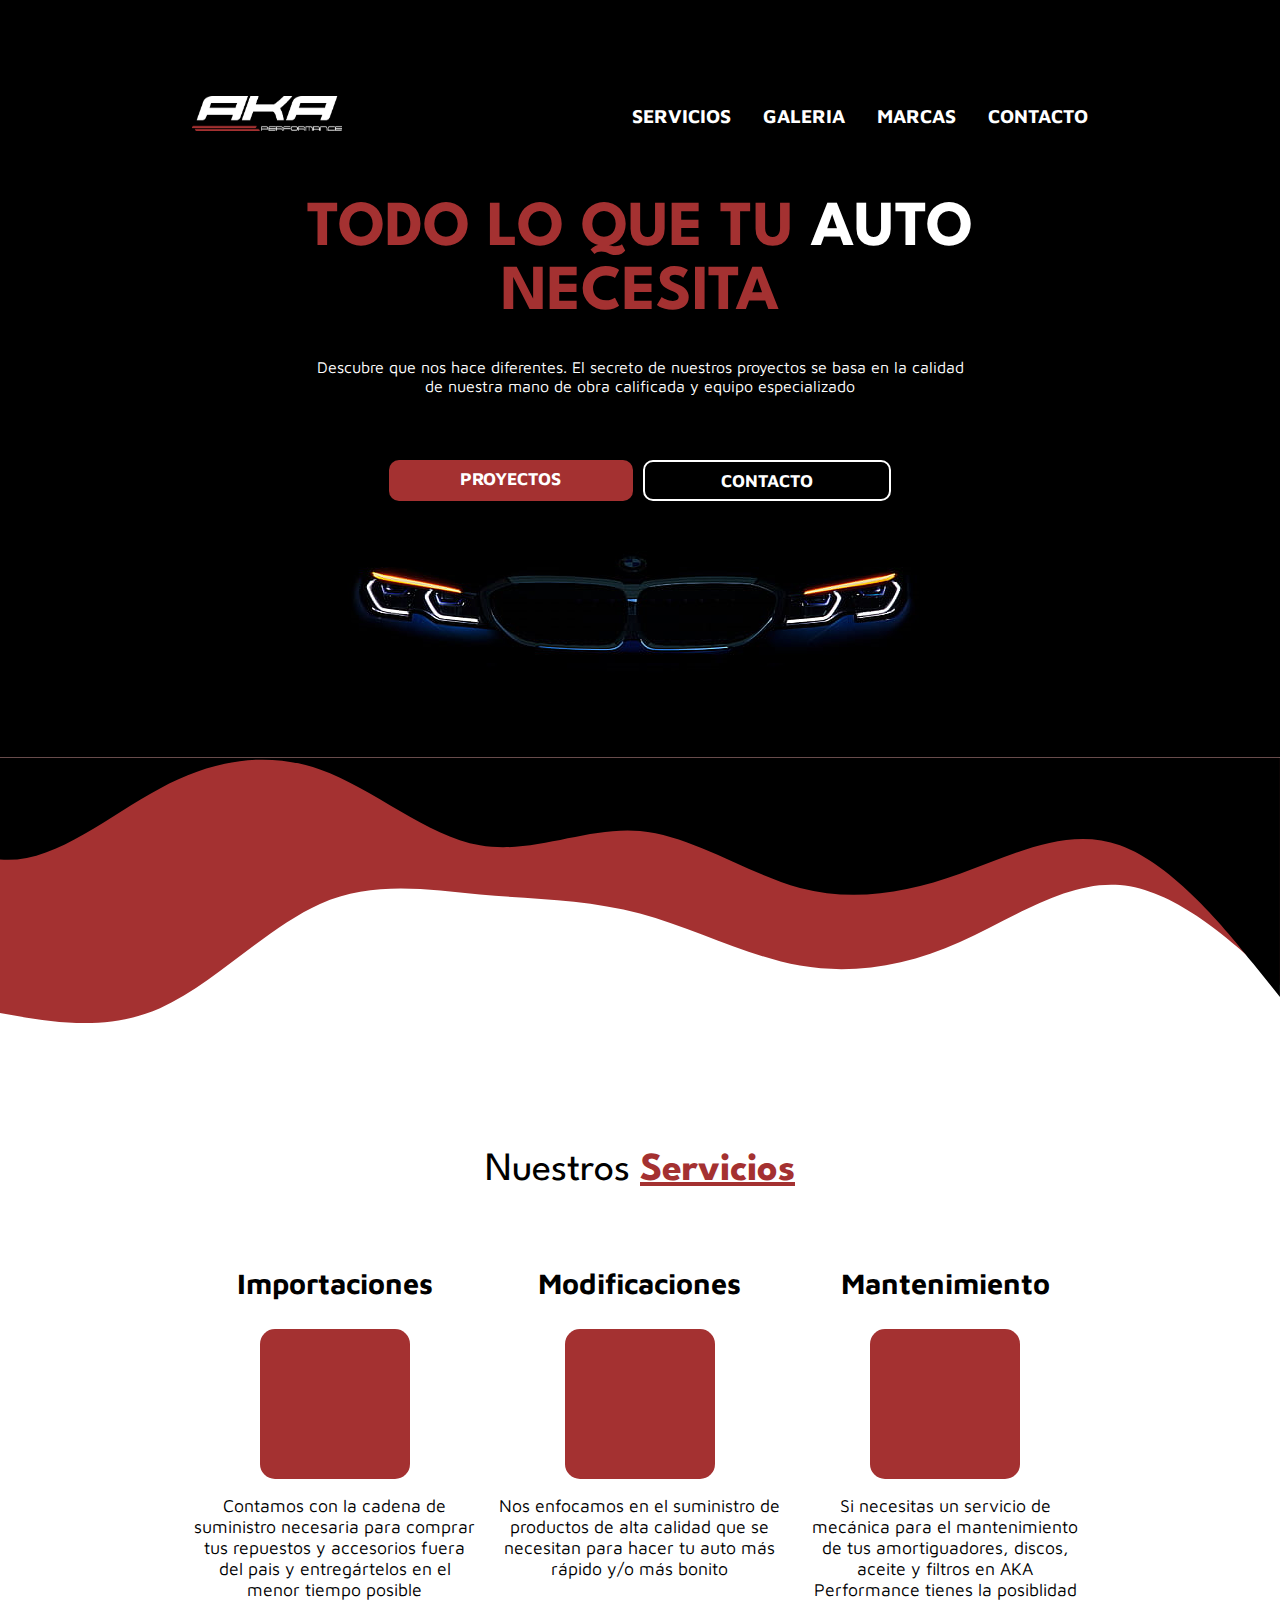
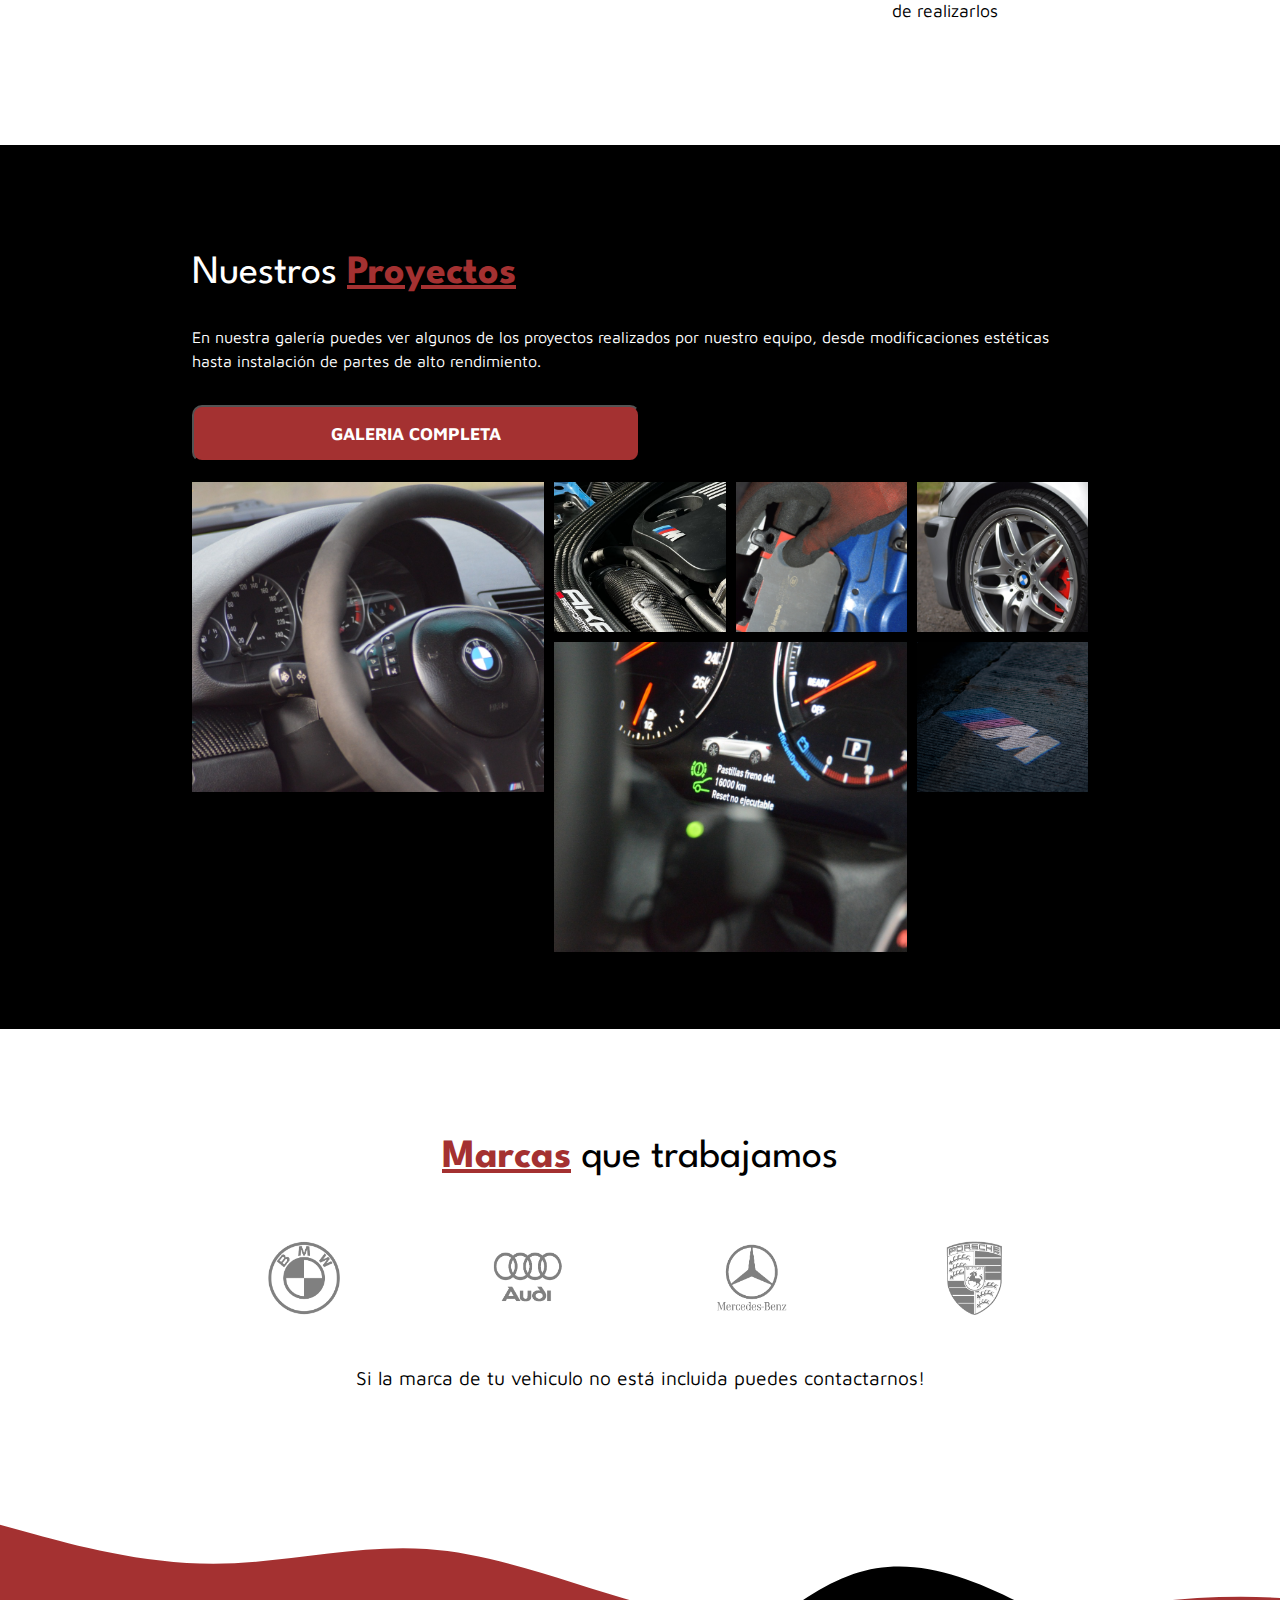
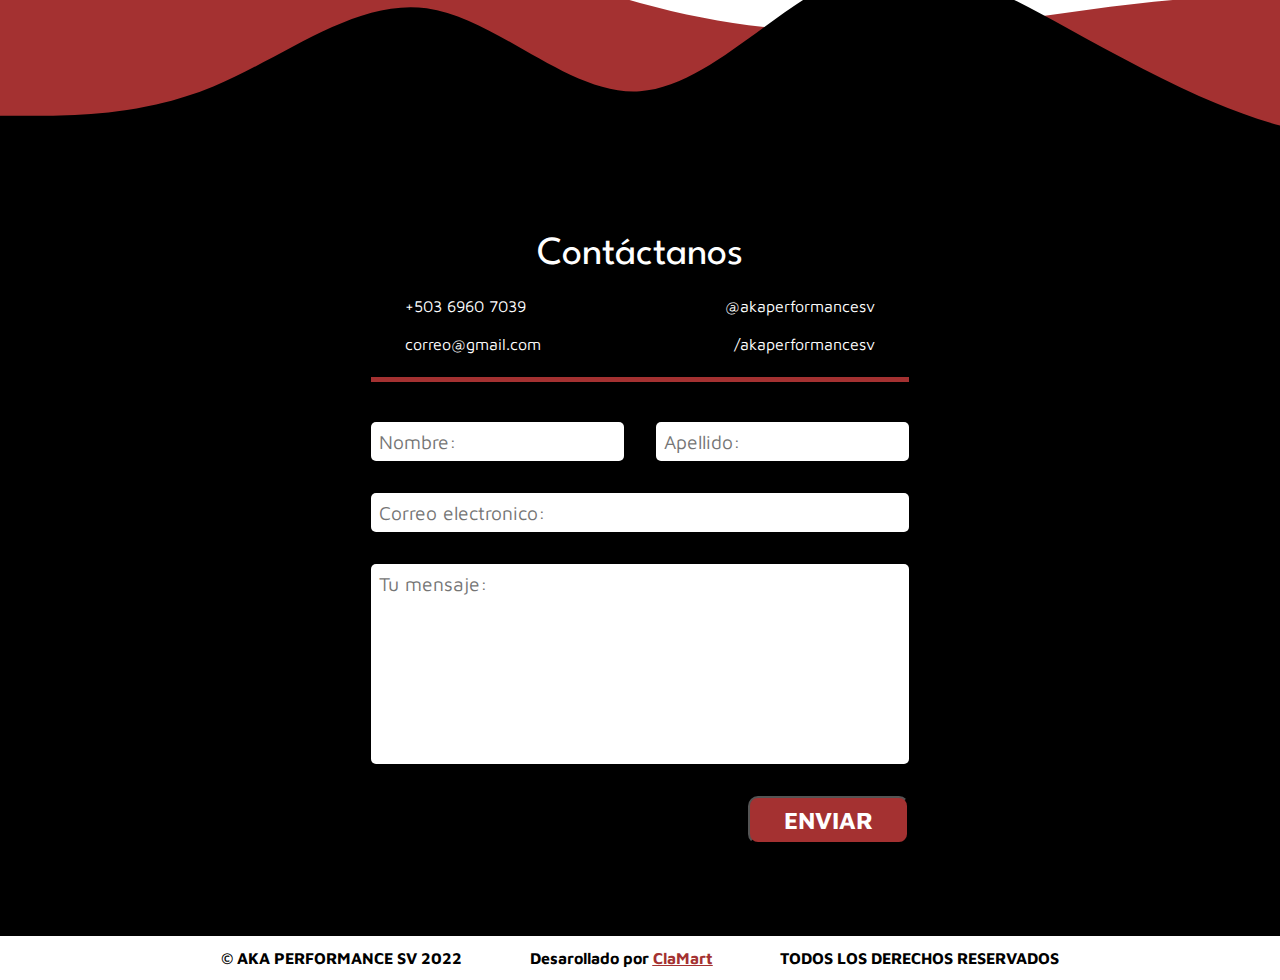
==== commit 9804ec4e: "Update index.html" ====
--- a/index.html
+++ b/index.html
@@ -108,8 +108,8 @@
   <svg id="wave" style="transform:rotate(180deg); transition: 0.3s; vertical-align: top" viewBox="0 0 1440 320" version="1.1" xmlns="http://www.w3.org/2000/svg">
     <defs>
       <linearGradient id="sw-gradient-0" x1="0" x2="0" y1="1" y2="0">
-        <stop stop-color="rgba(224, 36, 1, 1)" offset="0%"></stop>
-        <stop stop-color="rgba(224, 36, 1, 1)" offset="100%"></stop>
+        <stop stop-color="#A43131" offset="0%"></stop>
+        <stop stop-color="#A43131" offset="100%"></stop>
       </linearGradient>
     </defs>
     <path style="transform:translate(0, 0px); opacity:1" fill="url(#sw-gradient-0)"
@@ -264,8 +264,8 @@
   <svg id="wave2" style="transform:rotate(0deg); transition: 0.3s; vertical-align: top" viewBox="0 0 1440 330" version="1.1" xmlns="http://www.w3.org/2000/svg">
     <defs>
       <linearGradient id="sw-gradient-0" x1="0" x2="0" y1="1" y2="0">
-        <stop stop-color="rgba(224, 36, 1, 1)" offset="0%"></stop>
-        <stop stop-color="rgba(224, 36, 1, 1)" offset="100%"></stop>
+        <stop stop-color="#A43131" offset="0%"></stop>
+        <stop stop-color="#A43131" offset="100%"></stop>
       </linearGradient>
     </defs>
     <path style="transform:translate(0, 0px); opacity:1" fill="url(#sw-gradient-0)"
--- a/styles/styles.css
+++ b/styles/styles.css
@@ -1,6 +1,7 @@
 :root{
   --section-title-size: 2.5rem;
   --service-title-size: 1.8rem;
+  --secondary-color: #A43131;
 }
 
 /* General elements styles */
@@ -44,7 +45,7 @@
 /* COLOR COMBINATIONS */
 
 .red{
-  background-color: #E02401 !important;
+  background-color: var(--secondary-color) !important;
   color: white !important;
 }
 
@@ -107,7 +108,7 @@
 
 
 .hero-title{
-  color: #E02401;
+  color: var(--secondary-color);
   word-wrap: break-word;
   font-size: 4rem;
   line-height: 1;
@@ -128,7 +129,7 @@
 }
 
 .social {
-  color: #E02401;
+  color: var(--secondary-color);
   align-items: center;
 }
 
@@ -177,7 +178,7 @@
 
 .title-focus{
   font-weight: bold;
-  color: #E02401;
+  color: var(--secondary-color);
   text-decoration: underline;
 }
 
@@ -198,7 +199,7 @@
 
 .service-icon-bg{
   color: white;
-  background-color: #E02401;
+  background-color: var(--secondary-color);
   width: 150px;
   height: 150px;
   border-radius: 15px;
@@ -277,7 +278,7 @@
   z-index: 2;
   width: 0;
   bottom: 0;
-  background-color: #E02401;
+  background-color: var(--secondary-color);
   opacity: 0.6;
   color: white;
   margin: auto;
@@ -368,7 +369,7 @@
 
 .contact-info{
   display: flex;
-  border-bottom: solid 5px #E02401;
+  border-bottom: solid 5px var(--secondary-color);
   justify-content: space-between;
   padding: 1.5rem;
   flex-wrap: wrap;
@@ -448,7 +449,7 @@
 .submit-btn{
   font-size: 1.5rem;
   padding: 0.5rem;
-  background-color: #E02401;
+  background-color: var(--secondary-color);
   color: white;
   font-family: "Maven Pro";
   font-weight: bold;
@@ -516,7 +517,7 @@
 }
 
 .divided-container{
-  border-bottom: solid #E02401 5px;
+  border-bottom: solid var(--secondary-color) 5px;
   margin-bottom: 0;
 }
 
@@ -628,7 +629,7 @@
   }
 
   .links a{
-    border-bottom: solid 5px #E02401;
+    border-bottom: solid 5px var(--secondary-color);
   }
 
 
@@ -646,7 +647,7 @@
   }
 
   .active-hamburger{
-    fill: #E02401;
+    fill: var(--secondary-color);
   }
 
   /* SERVICE SECTION */
@@ -691,7 +692,7 @@
   }
 
   .hero-title{
-    font-size: 3rem;
+    font-size: 3.5rem;
     padding-bottom: 0.8rem;
   }
 
@@ -701,8 +702,12 @@
     margin-right: 0;
   }
 
-  .hero-desc, .hero-title{
+  .hero-desc{
     width: 100%;
+  }
+
+  .hero-title{
+    width: 90%;
   }
 
   .hero-socials, .hero-btns{
@@ -818,14 +823,13 @@
 
 
 input:focus, textarea:focus{
-  box-shadow: 1px 1px 22px 13px rgba(224,36,1,0.74);
+  box-shadow: 1px 1px 22px 13px var(--secondary-color);
 }
 
 .links a:hover{
-  border-bottom: solid 5px #E02401;
+  border-bottom: solid 5px var(--secondary-color);
 }
 
 .project-img img:hover{
   transform: scale(1.1);
 }
-
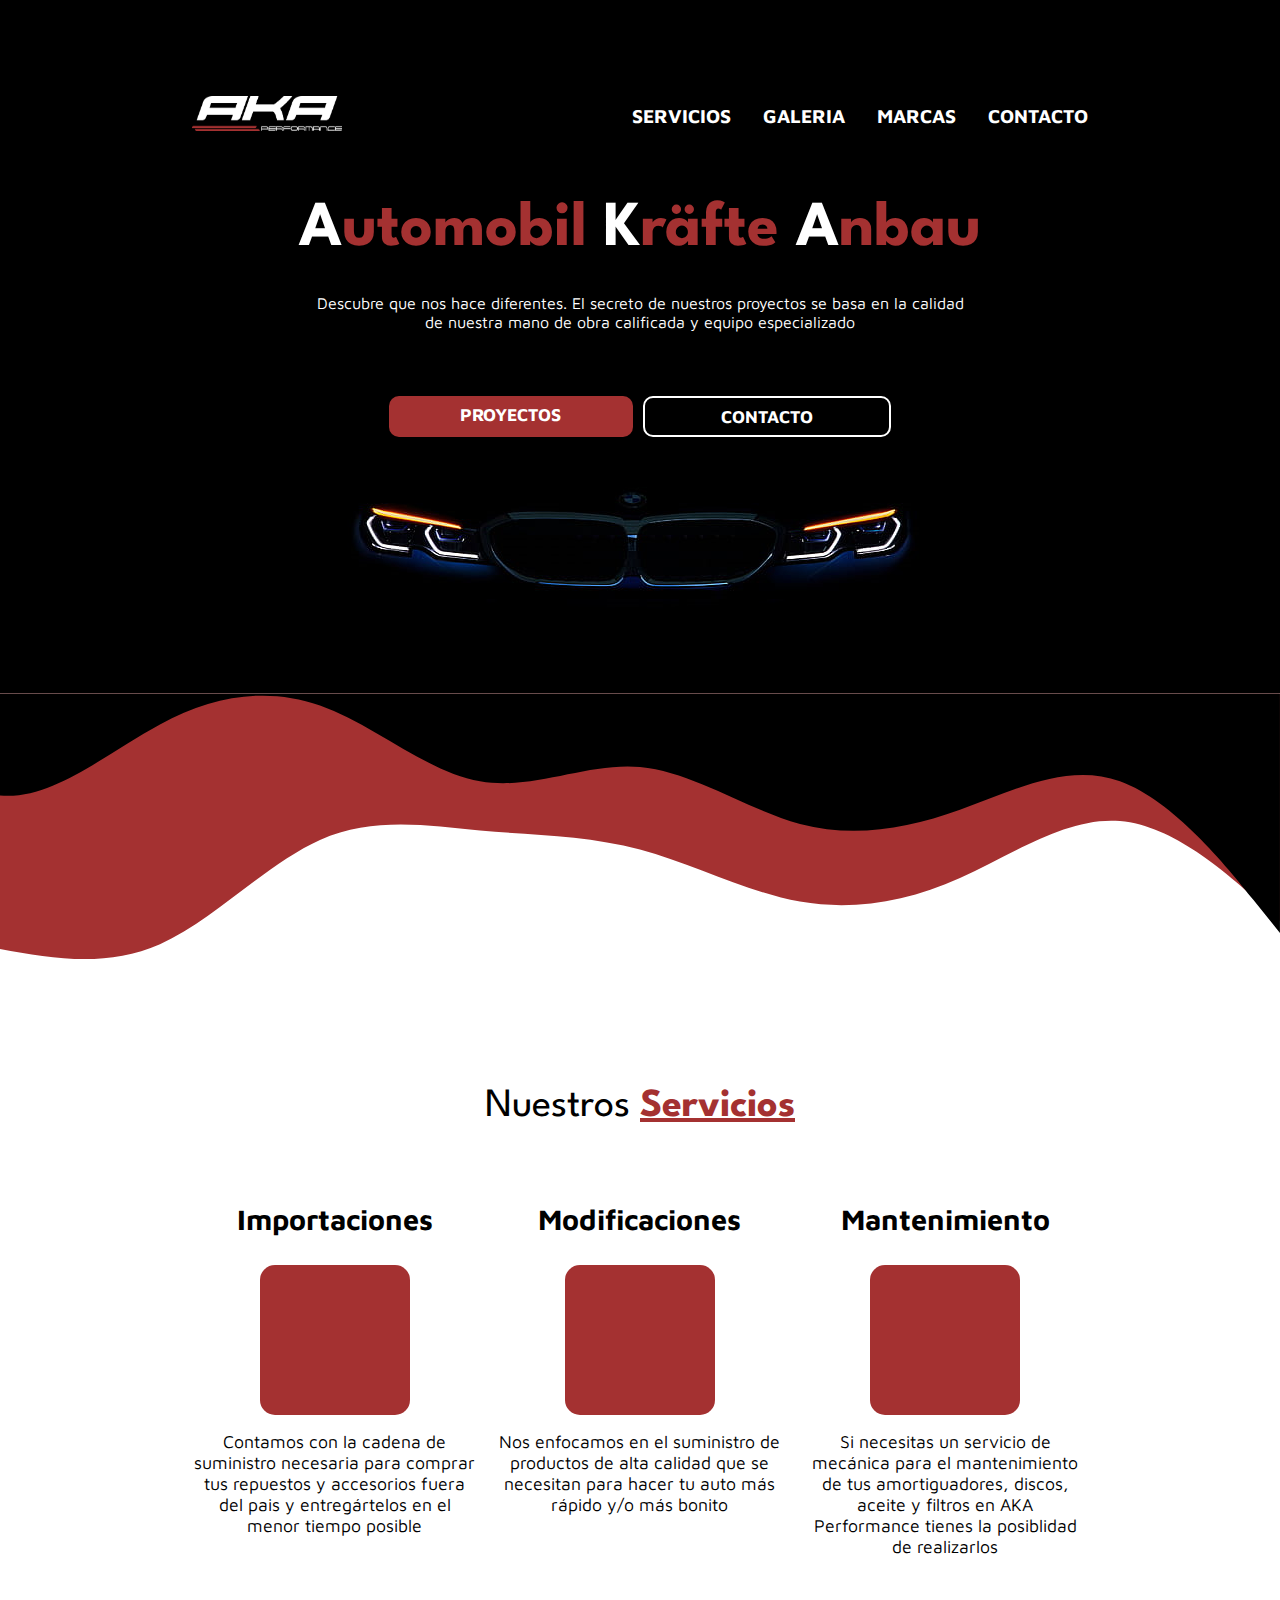
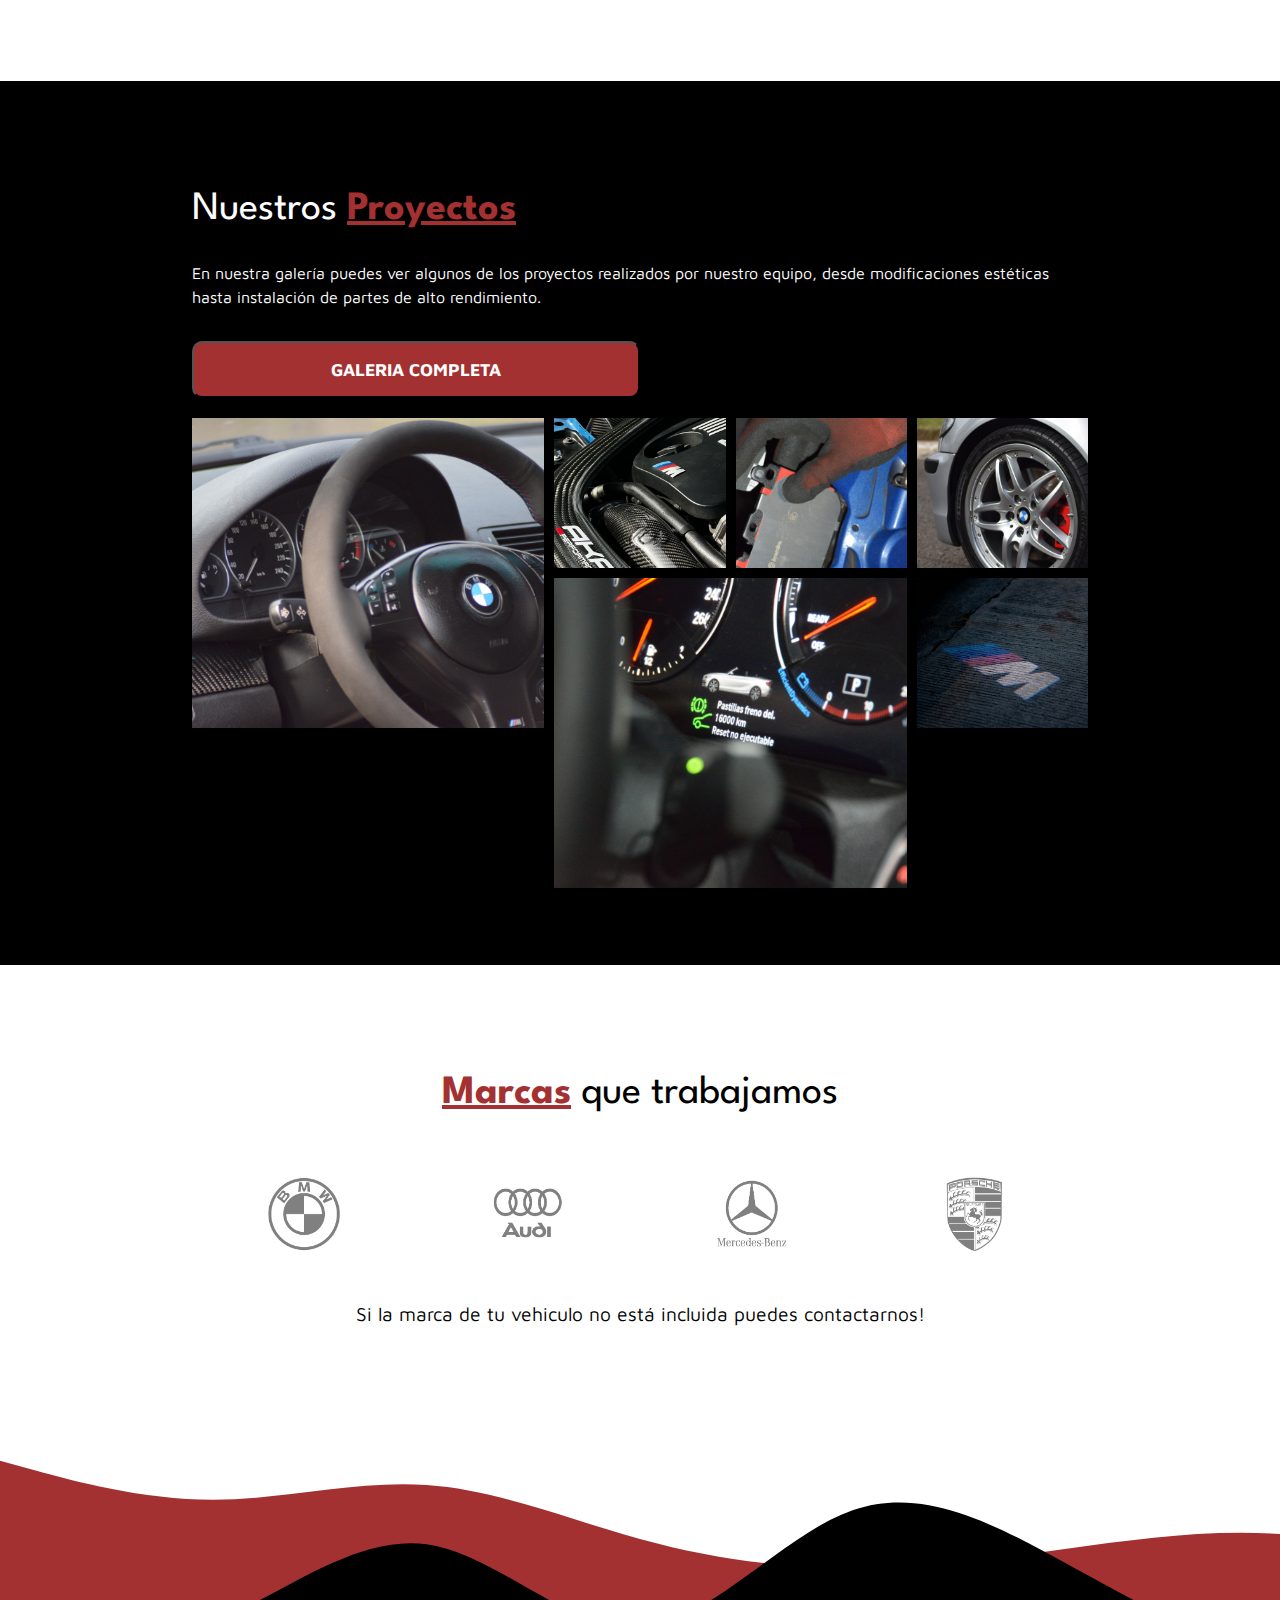
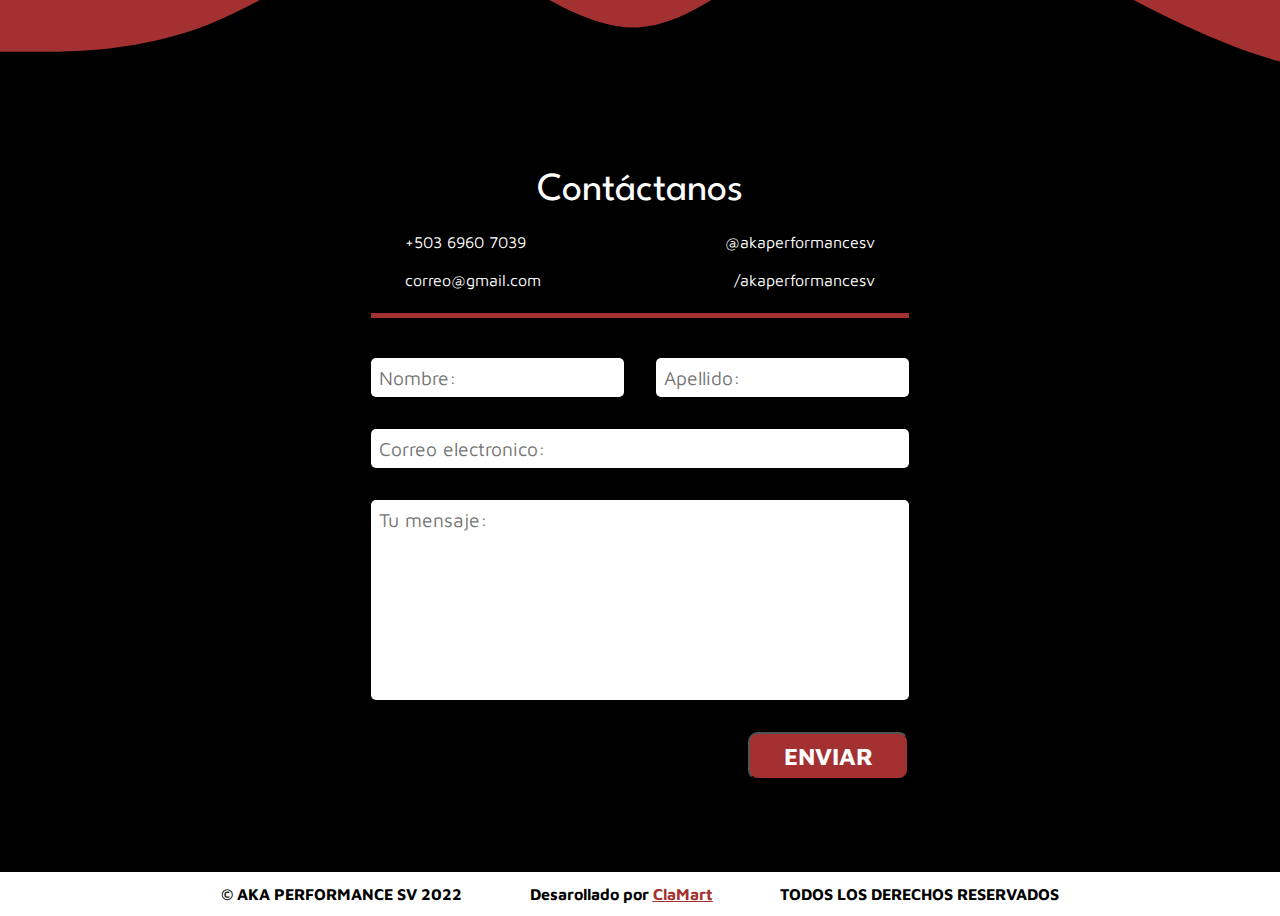
==== commit ae202f0e: "Update index.html" ====
--- a/index.html
+++ b/index.html
@@ -68,7 +68,7 @@
 
     <div class="hero-container">
       <div class="hero-info">
-        <h1 class="hero-title">TODO LO QUE TU <span class="white">AUTO</span> NECESITA</h1>
+        <h1 class="hero-title"> <span class="white">A</span>utomobil <span class="white">K</span>räfte <span class="white">A</span>nbau </h1>
         <p class="hero-desc">Descubre que nos hace diferentes. El secreto de nuestros proyectos se basa en la calidad de nuestra mano de obra calificada y equipo especializado
         </p>
 
